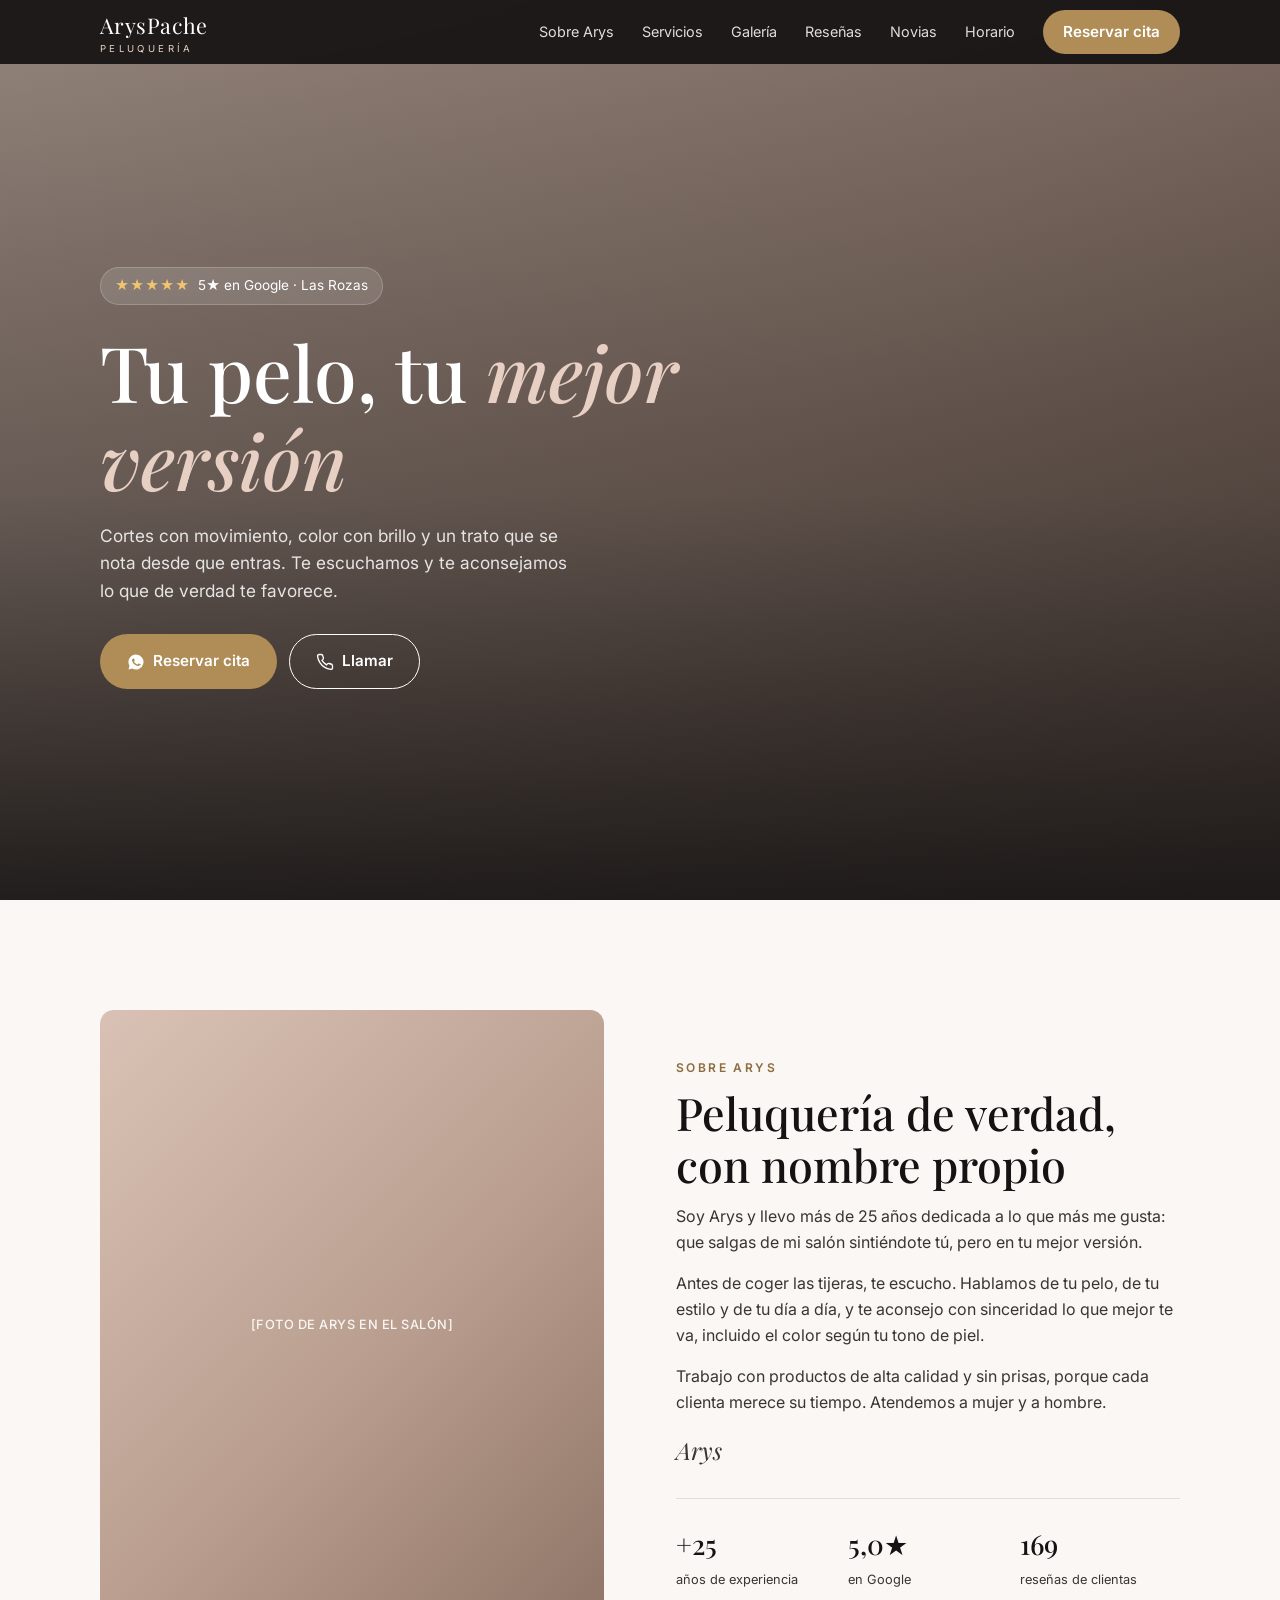
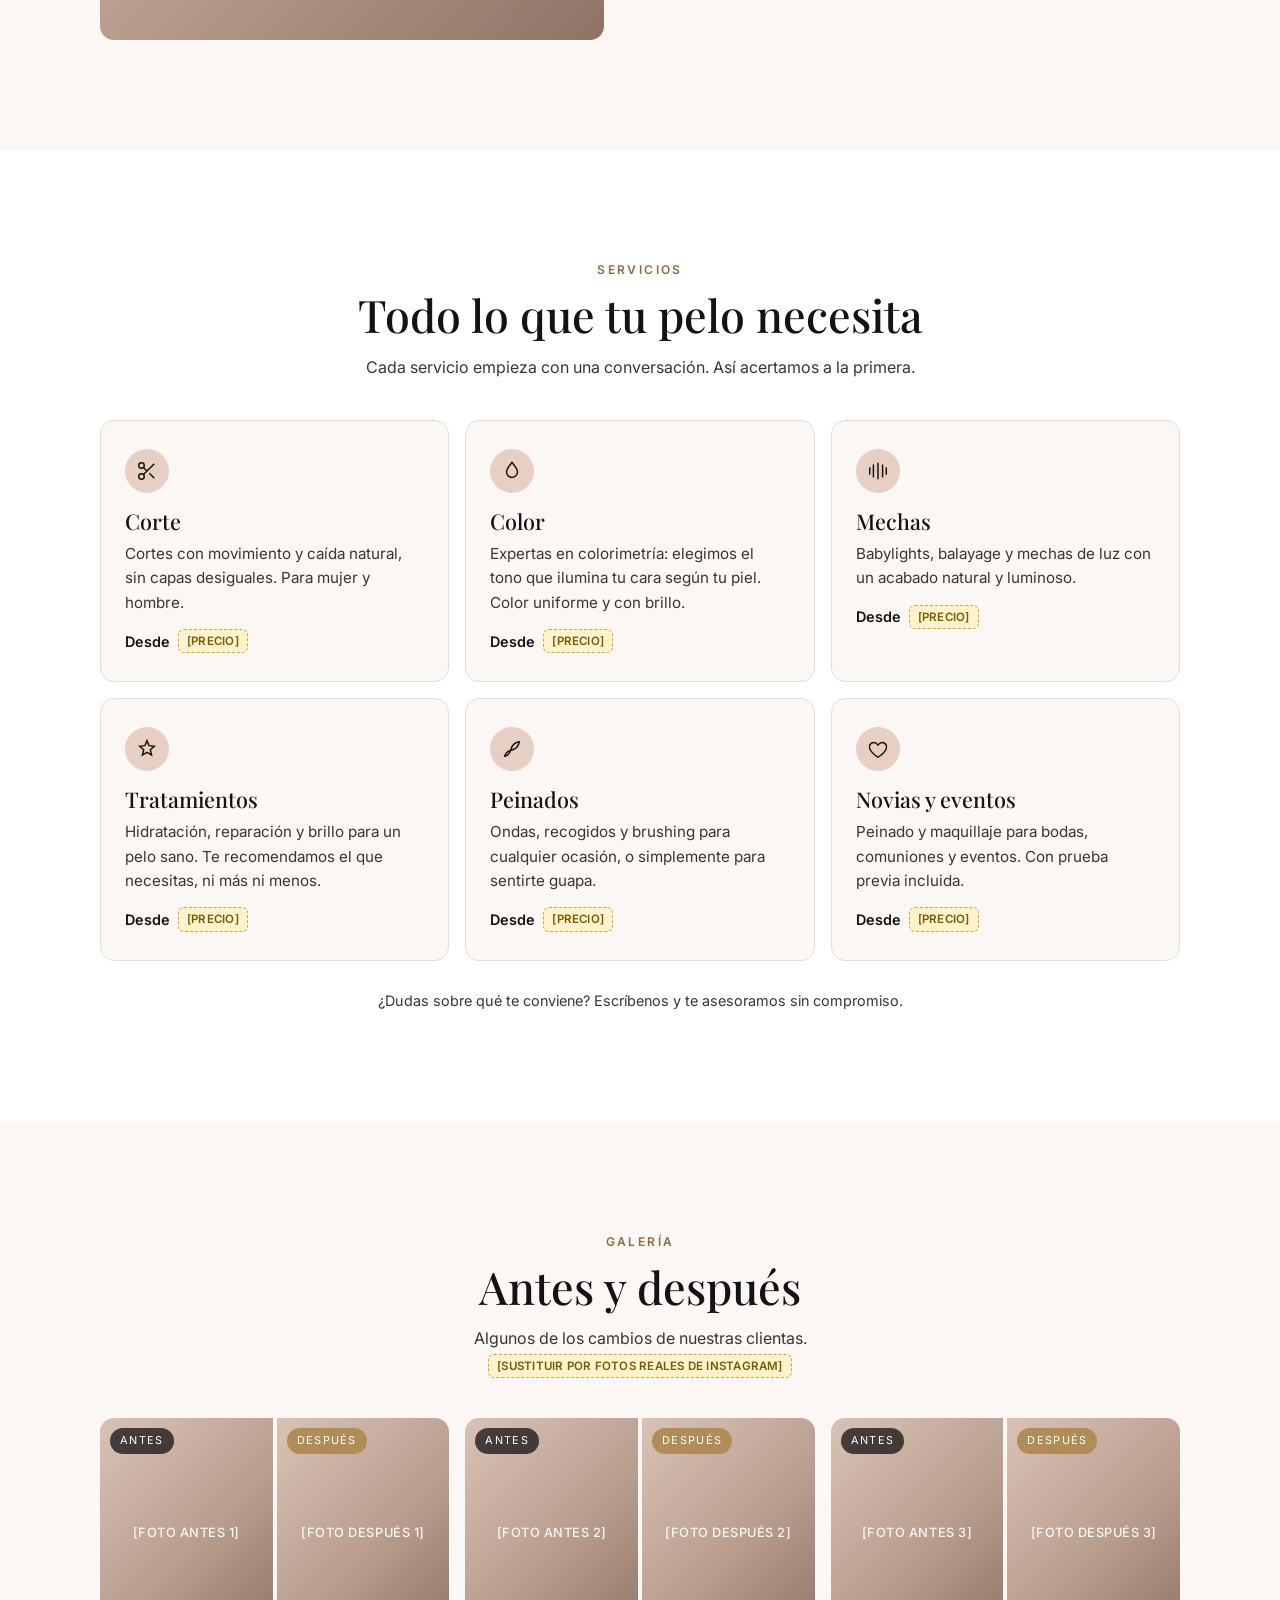
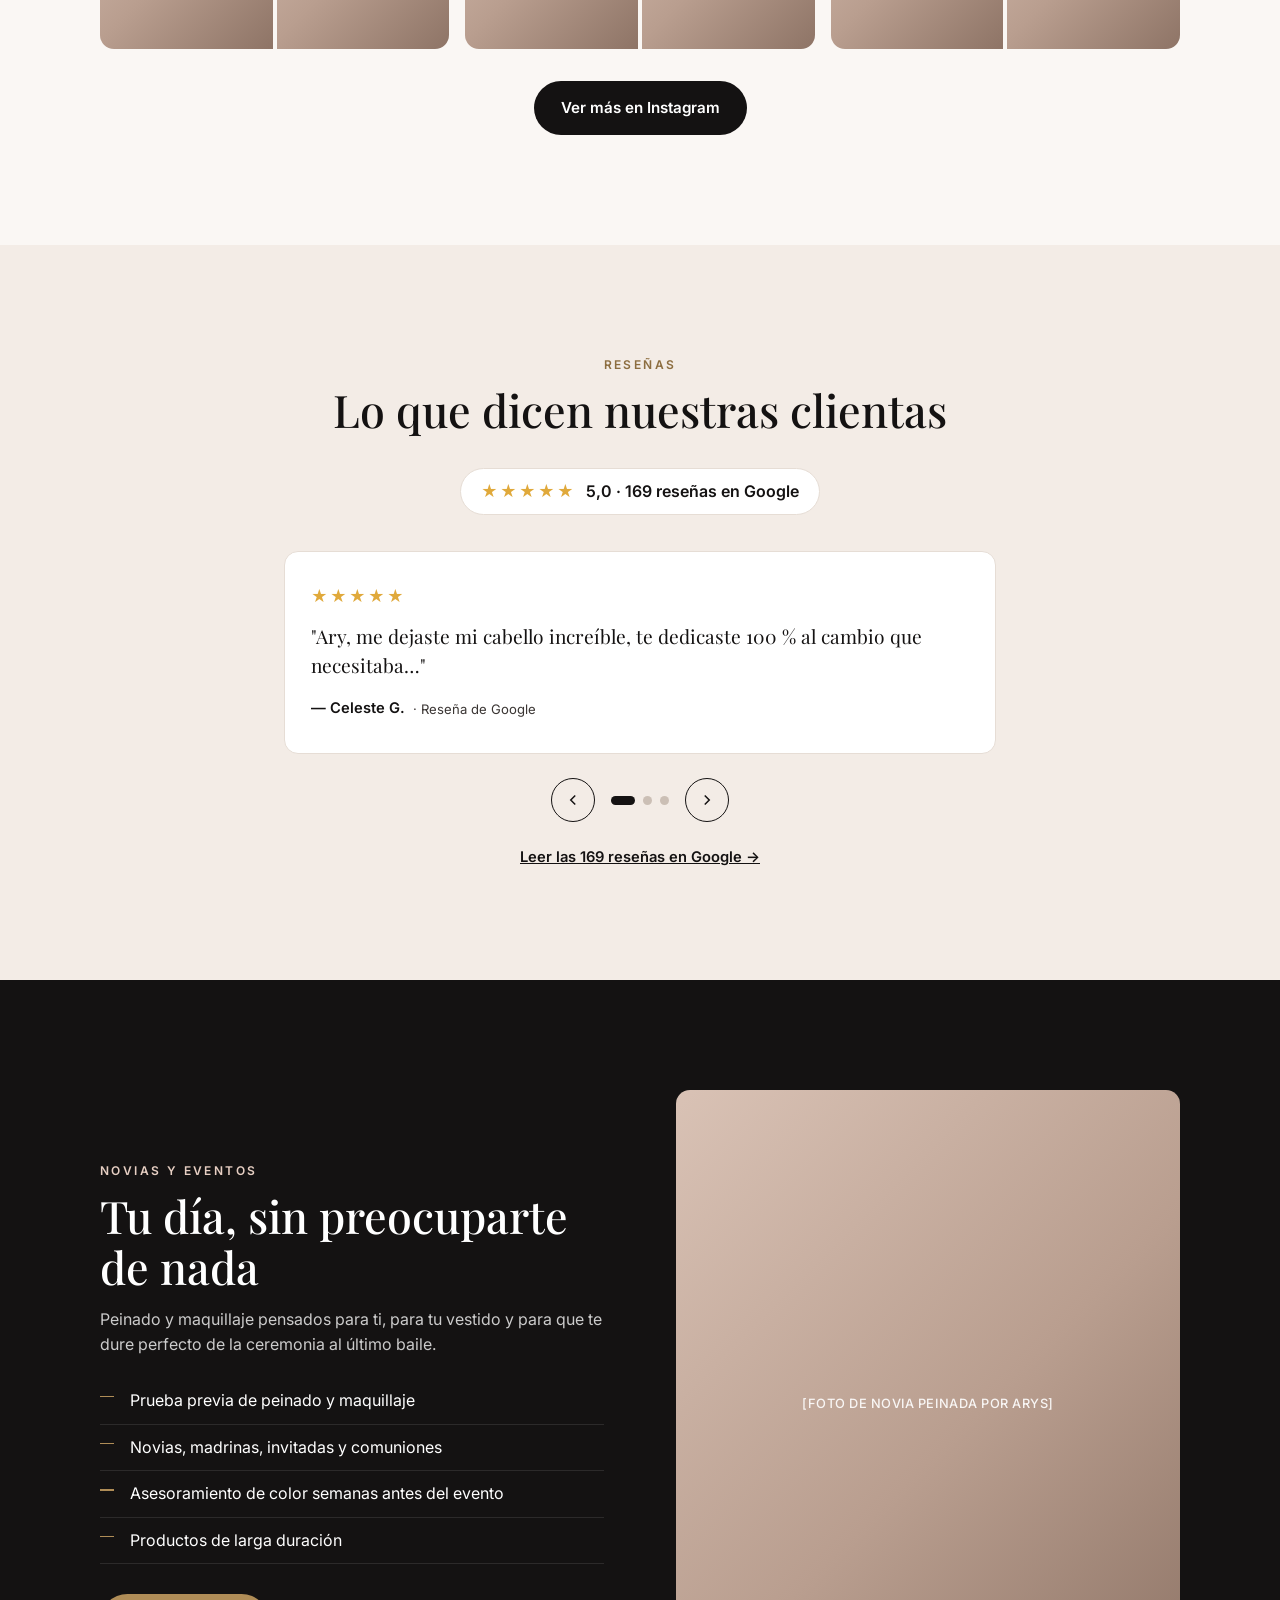
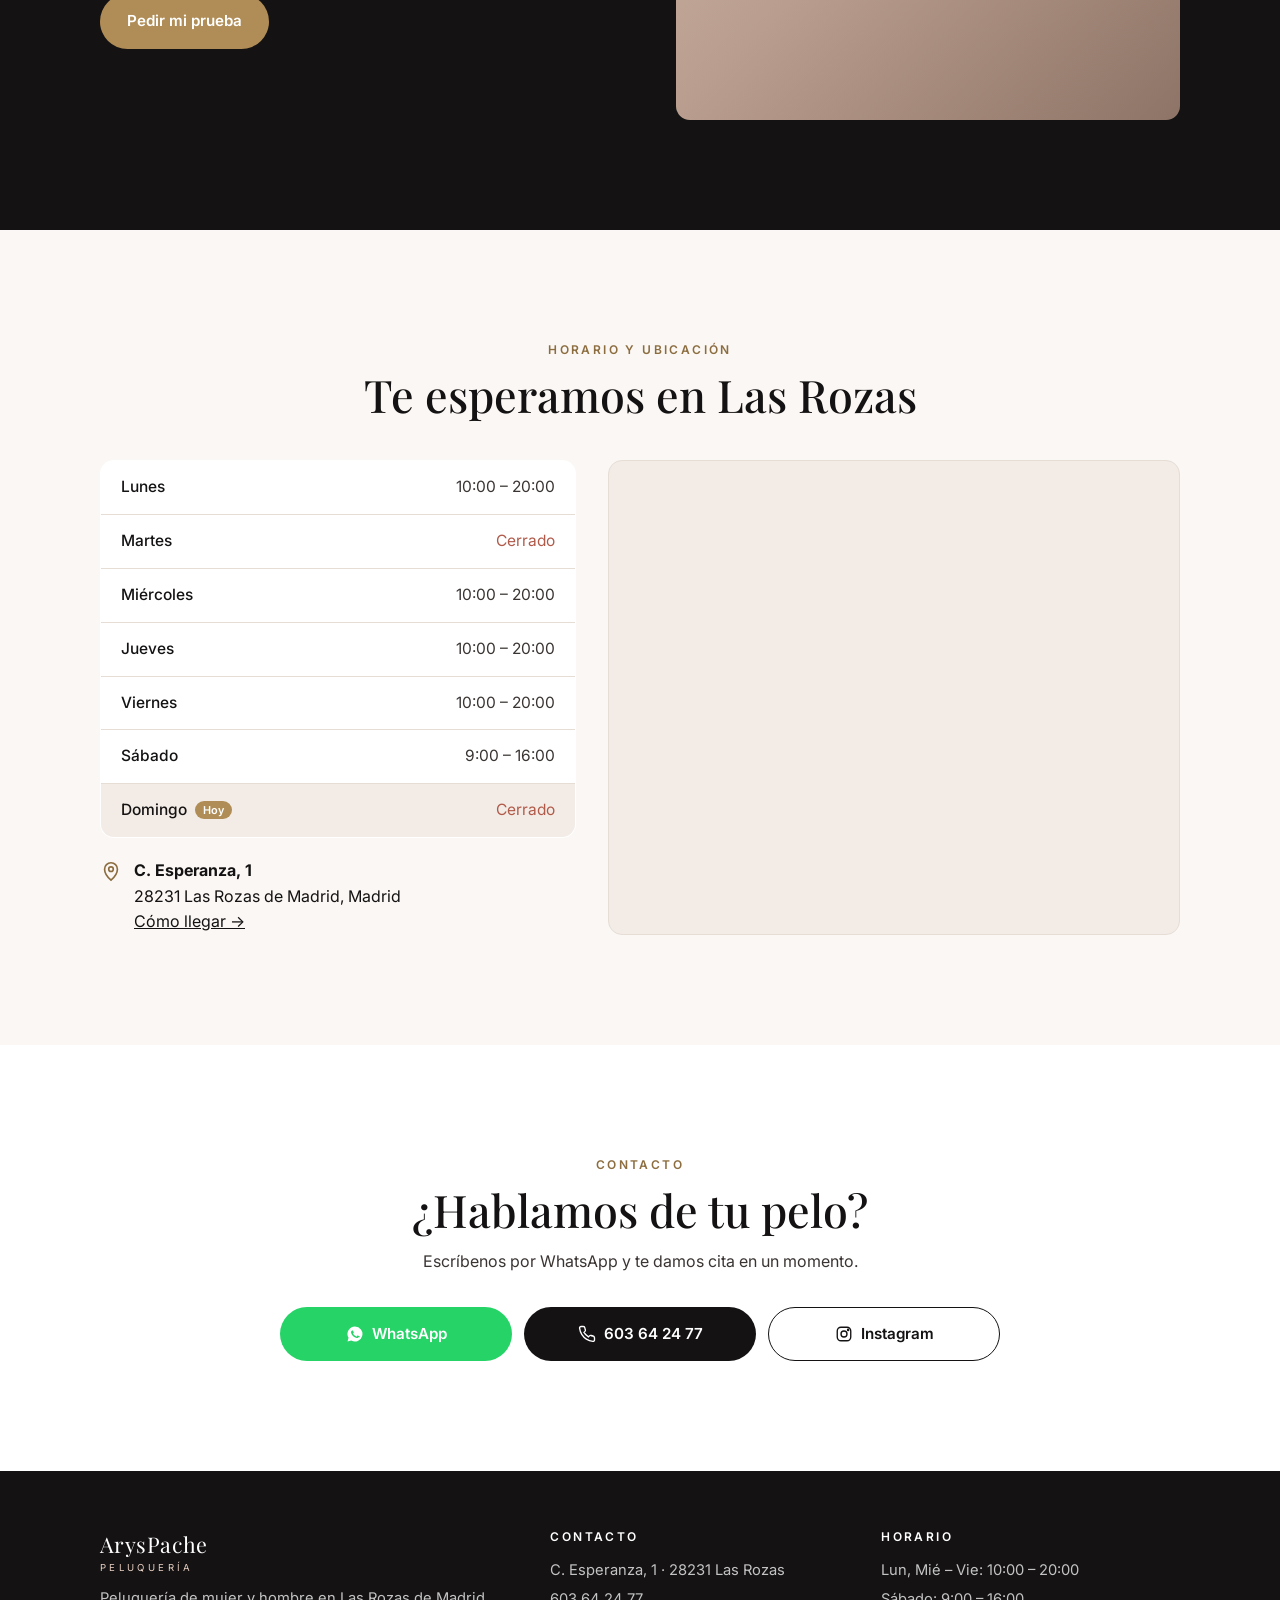
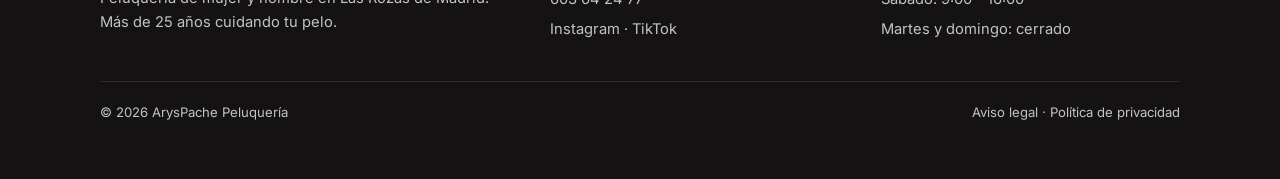
==== index.html @ 7feb6a09 "Add ArysPache Peluquería one-page website Static single-page site (index.html) with services, before" ====
<!DOCTYPE html>
<html lang="es">
<head>
<meta charset="UTF-8">
<meta name="viewport" content="width=device-width, initial-scale=1">
<title>ArysPache Peluquería | Peluquería en Las Rozas de Madrid</title>
<meta name="description" content="Peluquería en Las Rozas con 5★ en Google. Cortes con movimiento, mechas y color con brillo, asesoramiento según tu tono de piel y peinados de novia con maquillaje. Pide cita por WhatsApp.">
<meta name="theme-color" content="#141212">
<meta property="og:title" content="ArysPache Peluquería | Las Rozas de Madrid">
<meta property="og:description" content="Cortes, mechas, color y peinados de novia en Las Rozas. 5★ en Google.">
<meta property="og:type" content="website">
<meta property="og:locale" content="es_ES">
<meta property="og:image" content="fotos/hero.jpg">
<link rel="preconnect" href="https://fonts.googleapis.com">
<link rel="preconnect" href="https://fonts.gstatic.com" crossorigin>
<link href="https://fonts.googleapis.com/css2?family=Inter:wght@400;500;600&family=Playfair+Display:ital,wght@0,500;0,600;1,500&display=swap" rel="stylesheet">

<script type="application/ld+json">
{
  "@context": "https://schema.org",
  "@type": "HairSalon",
  "name": "ArysPache Peluquería",
  "image": "fotos/hero.jpg",
  "telephone": "+34603642477",
  "priceRange": "€€",
  "address": {
    "@type": "PostalAddress",
    "streetAddress": "C. Esperanza, 1",
    "addressLocality": "Las Rozas de Madrid",
    "postalCode": "28231",
    "addressRegion": "Madrid",
    "addressCountry": "ES"
  },
  "openingHoursSpecification": [
    {"@type": "OpeningHoursSpecification", "dayOfWeek": ["Monday","Wednesday","Thursday","Friday"], "opens": "10:00", "closes": "20:00"},
    {"@type": "OpeningHoursSpecification", "dayOfWeek": "Saturday", "opens": "09:00", "closes": "16:00"}
  ],
  "aggregateRating": {"@type": "AggregateRating", "ratingValue": "5.0", "reviewCount": "169", "bestRating": "5"},
  "sameAs": [
    "https://www.instagram.com/aryspache.peluqueria/",
    "https://www.tiktok.com/@aryspache"
  ]
}
</script>

<style>
:root{
  --ink:#141212;
  --ink-soft:#3a3533;
  --paper:#faf7f4;
  --cream:#f3ece6;
  --nude:#e7cfc3;
  --gold:#b08d57;
  --gold-dark:#8c6d3f;
  --line:#e6ddd5;
  --white:#fff;
  --serif:"Playfair Display", Georgia, serif;
  --sans:"Inter", system-ui, -apple-system, "Segoe UI", sans-serif;
  --radius:14px;
  --max:1120px;
}
*{box-sizing:border-box;margin:0;padding:0}
html{scroll-behavior:smooth;scroll-padding-top:72px}
body{font-family:var(--sans);color:var(--ink);background:var(--paper);line-height:1.6;font-size:16px;-webkit-font-smoothing:antialiased}
img{max-width:100%;display:block}
a{color:inherit}
.wrap{width:100%;max-width:var(--max);margin:0 auto;padding:0 20px}
section{padding:80px 0}
h1,h2,h3{font-family:var(--serif);font-weight:500;line-height:1.15}
h2{font-size:clamp(1.9rem,6vw,2.8rem);margin-bottom:14px}
.eyebrow{font-size:.75rem;letter-spacing:.2em;text-transform:uppercase;color:var(--gold-dark);font-weight:600;margin-bottom:10px;display:block}
.lead{color:var(--ink-soft);max-width:560px}
.center{text-align:center}
.center .lead{margin:0 auto}
.placeholder-tag{display:inline-block;background:#fff3cd;color:#7a5b00;border:1px dashed #d4a72c;font-size:.72rem;font-weight:600;padding:2px 8px;border-radius:6px;letter-spacing:.02em}

/* Buttons */
.btn{display:inline-flex;align-items:center;justify-content:center;gap:8px;padding:14px 26px;border-radius:999px;font-weight:600;font-size:.95rem;text-decoration:none;transition:transform .2s, background .2s, color .2s;border:1.5px solid transparent;cursor:pointer}
.btn:hover{transform:translateY(-2px)}
.btn-gold{background:var(--gold);color:var(--white)}
.btn-gold:hover{background:var(--gold-dark)}
.btn-outline{border-color:currentColor;color:inherit;background:transparent}
.btn-dark{background:var(--ink);color:var(--white)}
.btn svg{width:18px;height:18px;flex-shrink:0}

/* Header */
header{position:fixed;top:0;left:0;right:0;z-index:50;background:rgba(20,18,18,.92);backdrop-filter:blur(8px);-webkit-backdrop-filter:blur(8px);color:var(--white)}
.nav{display:flex;align-items:center;justify-content:space-between;height:64px}
.logo{font-family:var(--serif);font-size:1.35rem;text-decoration:none;letter-spacing:.02em}
.logo span{display:block;font-family:var(--sans);font-size:.6rem;letter-spacing:.35em;text-transform:uppercase;color:var(--nude);margin-top:-2px}
.menu-btn{background:none;border:0;color:var(--white);width:44px;height:44px;display:grid;place-items:center;cursor:pointer}
.menu-btn span,.menu-btn span::before,.menu-btn span::after{display:block;width:22px;height:1.5px;background:currentColor;position:relative;transition:.3s}
.menu-btn span::before,.menu-btn span::after{content:"";position:absolute;left:0}
.menu-btn span::before{top:-7px}.menu-btn span::after{top:7px}
.menu-open .menu-btn span{background:transparent}
.menu-open .menu-btn span::before{top:0;transform:rotate(45deg)}
.menu-open .menu-btn span::after{top:0;transform:rotate(-45deg)}
nav ul{list-style:none;position:fixed;inset:64px 0 auto 0;background:var(--ink);padding:16px 20px 28px;display:flex;flex-direction:column;gap:4px;transform:translateY(-120%);transition:transform .35s ease;z-index:-1}
.menu-open nav ul{transform:none}
nav a{text-decoration:none;display:block;padding:12px 0;font-size:1.05rem;border-bottom:1px solid rgba(255,255,255,.08)}
nav li:last-child a{border:0}
.nav-cta{margin-top:12px;text-align:center;border:0!important}

/* Hero */
.hero{position:relative;min-height:100svh;display:flex;align-items:flex-end;color:var(--white);padding:120px 0 64px;background:var(--ink)}
.hero .media{position:absolute;inset:0;overflow:hidden}
.hero .media::after{content:"";position:absolute;inset:0;background:linear-gradient(180deg,rgba(20,18,18,.35) 0%,rgba(20,18,18,.55) 55%,rgba(20,18,18,.92) 100%)}
.hero-content{position:relative;max-width:640px}
.badge{display:inline-flex;align-items:center;gap:8px;background:rgba(255,255,255,.12);border:1px solid rgba(255,255,255,.2);padding:7px 14px;border-radius:999px;font-size:.85rem;margin-bottom:22px}
.badge .stars{color:#f2c46d;letter-spacing:1px}
.hero h1{font-size:clamp(2.6rem,11vw,4.8rem);margin-bottom:18px}
.hero h1 em{color:var(--nude);font-style:italic}
.hero p{font-size:1.08rem;color:rgba(255,255,255,.85);margin-bottom:30px;max-width:480px}
.hero-btns{display:flex;flex-direction:column;gap:12px}

/* Photo placeholders: if the image is missing, an elegant placeholder shows */
.ph{position:relative;background:linear-gradient(135deg,#d9c2b5,#b99e8f 55%,#8e7466);overflow:hidden}
.ph::before{content:attr(data-label);position:absolute;inset:0;display:flex;align-items:center;justify-content:center;text-align:center;padding:16px;color:rgba(255,255,255,.9);font-size:.8rem;font-weight:500;letter-spacing:.04em}
.ph img{position:relative;width:100%;height:100%;object-fit:cover}
.ph img.missing{opacity:0}

/* About */
.about-grid{display:grid;gap:40px;align-items:center}
.about-photo{aspect-ratio:4/5;border-radius:var(--radius)}
.about-text p{color:var(--ink-soft);margin-bottom:16px}
.signature{font-family:var(--serif);font-style:italic;font-size:1.5rem;color:var(--gold-dark)}
.facts{display:grid;grid-template-columns:repeat(3,1fr);gap:12px;margin-top:28px;border-top:1px solid var(--line);padding-top:24px}
.facts strong{display:block;font-family:var(--serif);font-size:1.7rem;font-weight:500}
.facts span{font-size:.8rem;color:var(--ink-soft)}

/* Services */
.services{background:var(--white)}
.cards{display:grid;gap:16px;margin-top:40px}
.card{border:1px solid var(--line);border-radius:var(--radius);padding:28px 24px;background:var(--paper);transition:transform .25s, box-shadow .25s}
.card:hover{transform:translateY(-4px);box-shadow:0 14px 30px -18px rgba(20,18,18,.35)}
.card .icon{width:44px;height:44px;border-radius:50%;background:var(--nude);display:grid;place-items:center;margin-bottom:16px;color:var(--ink)}
.card .icon svg{width:22px;height:22px}
.card h3{font-size:1.35rem;margin-bottom:8px}
.card p{color:var(--ink-soft);font-size:.95rem;margin-bottom:14px}
.price{font-weight:600;display:flex;align-items:center;gap:8px;font-size:.9rem}
.services-note{margin-top:28px;font-size:.9rem;color:var(--ink-soft)}

/* Gallery */
.gallery-grid{display:grid;gap:16px;margin-top:40px}
.pair{display:grid;grid-template-columns:1fr 1fr;gap:4px;border-radius:var(--radius);overflow:hidden}
.pair .ph{aspect-ratio:3/4}
.pair .tag{position:absolute;top:10px;left:10px;z-index:2;background:rgba(20,18,18,.75);color:var(--white);font-size:.68rem;letter-spacing:.12em;text-transform:uppercase;padding:4px 10px;border-radius:999px}
.pair .ph.after .tag{background:var(--gold)}
.gallery-cta{margin-top:32px}

/* Reviews */
.reviews{background:var(--cream)}
.rating-badge{display:inline-flex;align-items:center;gap:10px;background:var(--white);border:1px solid var(--line);border-radius:999px;padding:10px 20px;margin:18px 0 36px;font-weight:600}
.rating-badge .stars{color:#e0a93b;letter-spacing:2px}
.carousel{position:relative;max-width:720px;margin:0 auto;overflow:hidden}
.track{display:flex;transition:transform .5s ease}
.review{min-width:100%;padding:0 4px}
.review-inner{background:var(--white);border-radius:var(--radius);padding:32px 26px;text-align:left;border:1px solid var(--line);height:100%}
.review .stars{color:#e0a93b;letter-spacing:2px;margin-bottom:12px}
.review blockquote{font-family:var(--serif);font-size:1.2rem;line-height:1.5;margin-bottom:18px}
.review cite{font-style:normal;font-weight:600;font-size:.92rem;display:flex;flex-wrap:wrap;align-items:center;gap:8px}
.review .source{font-weight:400;color:var(--ink-soft);font-size:.82rem}
.carousel-ctrl{display:flex;justify-content:center;align-items:center;gap:16px;margin-top:24px}
.arrow{width:44px;height:44px;border-radius:50%;border:1px solid var(--ink);background:transparent;cursor:pointer;display:grid;place-items:center;color:var(--ink)}
.arrow:hover{background:var(--ink);color:var(--white)}
.dots{display:flex;gap:8px}
.dot{width:9px;height:9px;border-radius:50%;background:#cbbfb5;border:0;cursor:pointer;padding:0}
.dot.active{background:var(--ink);width:24px;border-radius:999px}
.reviews-link{display:inline-block;margin-top:24px;font-weight:600;font-size:.92rem}

/* Weddings */
.bridal{background:var(--ink);color:var(--white);position:relative;overflow:hidden}
.bridal-grid{display:grid;gap:36px;align-items:center}
.bridal .eyebrow{color:var(--nude)}
.bridal p{color:rgba(255,255,255,.78);margin-bottom:14px}
.bridal ul{list-style:none;margin:20px 0 30px}
.bridal li{padding:10px 0 10px 30px;position:relative;border-bottom:1px solid rgba(255,255,255,.1)}
.bridal li::before{content:"";position:absolute;left:0;top:18px;width:14px;height:1.5px;background:var(--gold)}
.bridal-photo{aspect-ratio:4/5;border-radius:var(--radius)}

/* Hours & location */
.loc-grid{display:grid;gap:32px;margin-top:40px}
.hours{width:100%;border-collapse:collapse;background:var(--white);border-radius:var(--radius);overflow:hidden;border:1px solid var(--line)}
.hours th,.hours td{padding:14px 20px;text-align:left;border-bottom:1px solid var(--line);font-size:.97rem}
.hours th{font-weight:500}
.hours td{text-align:right;color:var(--ink-soft)}
.hours tr:last-child th,.hours tr:last-child td{border-bottom:0}
.hours tr.closed td{color:#b05a4a}
.hours tr.today{background:var(--cream)}
.hours tr.today th::after{content:"Hoy";margin-left:8px;font-size:.68rem;background:var(--gold);color:var(--white);padding:2px 8px;border-radius:999px;vertical-align:middle;font-weight:600}
.address{margin-top:20px;display:flex;gap:12px;align-items:flex-start}
.address svg{width:22px;height:22px;color:var(--gold-dark);flex-shrink:0;margin-top:2px}
.map{border-radius:var(--radius);overflow:hidden;border:1px solid var(--line);min-height:320px;background:var(--cream)}
.map iframe{width:100%;height:100%;min-height:320px;border:0;display:block}

/* Contact */
.contact{background:var(--white)}
.contact-btns{display:grid;gap:12px;max-width:420px;margin:32px auto 0}
.btn-wa{background:#25d366;color:#fff}
.btn-wa:hover{background:#1ebe5b}

/* Footer */
footer{background:var(--ink);color:rgba(255,255,255,.75);padding:56px 0 100px;font-size:.92rem}
.foot-grid{display:grid;gap:32px}
footer .logo{color:var(--white);margin-bottom:12px;display:inline-block}
footer h4{color:var(--white);font-family:var(--sans);font-size:.75rem;letter-spacing:.2em;text-transform:uppercase;margin-bottom:12px;font-weight:600}
footer a{text-decoration:none}
footer a:hover{color:var(--nude)}
footer ul{list-style:none;display:grid;gap:6px}
.foot-bottom{border-top:1px solid rgba(255,255,255,.1);margin-top:40px;padding-top:20px;display:flex;flex-wrap:wrap;justify-content:space-between;gap:10px;font-size:.82rem}

/* Floating WhatsApp */
.wa-float{position:fixed;right:18px;bottom:18px;z-index:60;width:58px;height:58px;border-radius:50%;background:#25d366;color:#fff;display:grid;place-items:center;box-shadow:0 10px 24px -6px rgba(0,0,0,.4);transition:transform .2s}
.wa-float:hover{transform:scale(1.07)}
.wa-float svg{width:30px;height:30px}

/* Scroll animations */
.reveal{opacity:0;transform:translateY(24px);transition:opacity .8s ease, transform .8s ease}
.reveal.visible{opacity:1;transform:none}
@media (prefers-reduced-motion:reduce){
  html{scroll-behavior:auto}
  .reveal{opacity:1;transform:none;transition:none}
  .track{transition:none}
}

/* Tablet & desktop */
@media (min-width:700px){
  .hero-btns{flex-direction:row}
  .cards{grid-template-columns:repeat(2,1fr)}
  .gallery-grid{grid-template-columns:repeat(2,1fr)}
  .contact-btns{grid-template-columns:repeat(3,1fr);max-width:720px}
  .foot-grid{grid-template-columns:1.4fr 1fr 1fr}
}
@media (min-width:960px){
  section{padding:110px 0}
  .menu-btn{display:none}
  nav ul{position:static;transform:none;flex-direction:row;align-items:center;gap:28px;background:none;padding:0;z-index:auto}
  nav a{border:0;padding:4px 0;font-size:.9rem;opacity:.85}
  nav a:hover{opacity:1;color:var(--nude)}
  .nav-cta{margin:0}
  .nav-cta .btn{padding:10px 20px;opacity:1}
  .hero{align-items:center}
  .about-grid,.bridal-grid{grid-template-columns:1fr 1fr;gap:72px}
  .cards{grid-template-columns:repeat(3,1fr)}
  .gallery-grid{grid-template-columns:repeat(3,1fr)}
  .loc-grid{grid-template-columns:1fr 1.2fr;align-items:stretch}
  .wa-float{display:none}
  footer{padding-bottom:56px}
}
</style>
</head>
<body>

<header id="top">
  <div class="wrap nav">
    <a href="#inicio" class="logo" aria-label="ArysPache Peluquería, ir al inicio">ArysPache<span>Peluquería</span></a>
    <button class="menu-btn" aria-label="Abrir menú" aria-expanded="false" aria-controls="menu"><span></span></button>
    <nav aria-label="Menú principal">
      <ul id="menu">
        <li><a href="#sobre">Sobre Arys</a></li>
        <li><a href="#servicios">Servicios</a></li>
        <li><a href="#galeria">Galería</a></li>
        <li><a href="#resenas">Reseñas</a></li>
        <li><a href="#novias">Novias</a></li>
        <li><a href="#horario">Horario</a></li>
        <li class="nav-cta"><a class="btn btn-gold wa-link" href="#">Reservar cita</a></li>
      </ul>
    </nav>
  </div>
</header>

<main>

  <!-- 1. HERO -->
  <section class="hero" id="inicio">
    <div class="media ph" data-label="">
      <img src="fotos/hero.jpg" alt="Clienta con melena brillante y mechas recién hechas en ArysPache Peluquería, Las Rozas" fetchpriority="high">
    </div>
    <div class="wrap">
      <div class="hero-content">
        <div class="badge"><span class="stars" aria-hidden="true">★★★★★</span> 5★ en Google · Las Rozas</div>
        <h1>Tu pelo, tu <em>mejor versión</em></h1>
        <p>Cortes con movimiento, color con brillo y un trato que se nota desde que entras. Te escuchamos y te aconsejamos lo que de verdad te favorece.</p>
        <div class="hero-btns">
          <a class="btn btn-gold wa-link" href="#">
            <svg viewBox="0 0 24 24" fill="currentColor" aria-hidden="true"><path d="M12 2a10 10 0 0 0-8.6 15.1L2 22l5-1.3A10 10 0 1 0 12 2zm5.3 14.1c-.2.6-1.3 1.2-1.8 1.2-.5.1-1 .1-3.2-.7-2.7-1.1-4.4-3.8-4.5-4-.1-.2-1.1-1.5-1.1-2.8s.7-2 1-2.3c.2-.3.5-.3.7-.3h.5c.2 0 .4 0 .6.5l.8 2c.1.2.1.4 0 .5l-.3.5-.4.4c-.1.1-.3.3-.1.6.2.3.8 1.3 1.7 2.1 1.2 1 2.1 1.3 2.4 1.5.3.1.5.1.7-.1l.9-1.1c.2-.3.4-.2.7-.1l1.9.9c.3.1.5.2.5.3.1.2.1.7-.1 1.3z"/></svg>
            Reservar cita
          </a>
          <a class="btn btn-outline" href="tel:+34603642477">
            <svg viewBox="0 0 24 24" fill="none" stroke="currentColor" stroke-width="1.8" aria-hidden="true"><path d="M22 16.9v3a2 2 0 0 1-2.2 2 19.8 19.8 0 0 1-8.6-3.1 19.5 19.5 0 0 1-6-6A19.8 19.8 0 0 1 2.1 4.2 2 2 0 0 1 4.1 2h3a2 2 0 0 1 2 1.7c.1.9.4 1.8.7 2.7a2 2 0 0 1-.5 2.1L8 9.8a16 16 0 0 0 6 6l1.3-1.3a2 2 0 0 1 2.1-.5c.9.3 1.8.6 2.7.7a2 2 0 0 1 1.7 2z"/></svg>
            Llamar
          </a>
        </div>
      </div>
    </div>
  </section>

  <!-- 2. SOBRE ARYS -->
  <section id="sobre">
    <div class="wrap about-grid">
      <div class="about-photo ph reveal" data-label="[FOTO DE ARYS EN EL SALÓN]">
        <img src="fotos/arys.jpg" alt="Arys, estilista y propietaria de ArysPache Peluquería, en su salón de Las Rozas" loading="lazy">
      </div>
      <div class="about-text reveal">
        <span class="eyebrow">Sobre Arys</span>
        <h2>Peluquería de verdad, con nombre propio</h2>
        <p>Soy Arys y llevo más de 25 años dedicada a lo que más me gusta: que salgas de mi salón sintiéndote tú, pero en tu mejor versión.</p>
        <p>Antes de coger las tijeras, te escucho. Hablamos de tu pelo, de tu estilo y de tu día a día, y te aconsejo con sinceridad lo que mejor te va, incluido el color según tu tono de piel.</p>
        <p>Trabajo con productos de alta calidad y sin prisas, porque cada clienta merece su tiempo. Atendemos a mujer y a hombre.</p>
        <p class="signature">Arys</p>
        <div class="facts">
          <div><strong>+25</strong><span>años de experiencia</span></div>
          <div><strong>5,0★</strong><span>en Google</span></div>
          <div><strong>169</strong><span>reseñas de clientas</span></div>
        </div>
      </div>
    </div>
  </section>

  <!-- 3. SERVICIOS -->
  <section class="services" id="servicios">
    <div class="wrap">
      <div class="center reveal">
        <span class="eyebrow">Servicios</span>
        <h2>Todo lo que tu pelo necesita</h2>
        <p class="lead">Cada servicio empieza con una conversación. Así acertamos a la primera.</p>
      </div>
      <div class="cards">
        <article class="card reveal">
          <div class="icon"><svg viewBox="0 0 24 24" fill="none" stroke="currentColor" stroke-width="1.6" aria-hidden="true"><circle cx="6" cy="6" r="3"/><circle cx="6" cy="18" r="3"/><path d="M20 4 8.1 15.9M14.5 14.5 20 20M8.1 8.1 12 12"/></svg></div>
          <h3>Corte</h3>
          <p>Cortes con movimiento y caída natural, sin capas desiguales. Para mujer y hombre.</p>
          <div class="price">Desde <span class="placeholder-tag">[PRECIO]</span></div>
        </article>
        <article class="card reveal">
          <div class="icon"><svg viewBox="0 0 24 24" fill="none" stroke="currentColor" stroke-width="1.6" aria-hidden="true"><path d="M12 2.7c3 3.6 6 7 6 10.3a6 6 0 0 1-12 0c0-3.3 3-6.7 6-10.3z"/></svg></div>
          <h3>Color</h3>
          <p>Expertas en colorimetría: elegimos el tono que ilumina tu cara según tu piel. Color uniforme y con brillo.</p>
          <div class="price">Desde <span class="placeholder-tag">[PRECIO]</span></div>
        </article>
        <article class="card reveal">
          <div class="icon"><svg viewBox="0 0 24 24" fill="none" stroke="currentColor" stroke-width="1.6" aria-hidden="true"><path d="M12 3v18M7 5v14M17 5v14M3 8v8M21 8v8"/></svg></div>
          <h3>Mechas</h3>
          <p>Babylights, balayage y mechas de luz con un acabado natural y luminoso.</p>
          <div class="price">Desde <span class="placeholder-tag">[PRECIO]</span></div>
        </article>
        <article class="card reveal">
          <div class="icon"><svg viewBox="0 0 24 24" fill="none" stroke="currentColor" stroke-width="1.6" aria-hidden="true"><path d="M12 3l2.2 5.3L20 9l-4.4 3.8L17 18.5 12 15.6 7 18.5l1.4-5.7L4 9l5.8-.7z"/></svg></div>
          <h3>Tratamientos</h3>
          <p>Hidratación, reparación y brillo para un pelo sano. Te recomendamos el que necesitas, ni más ni menos.</p>
          <div class="price">Desde <span class="placeholder-tag">[PRECIO]</span></div>
        </article>
        <article class="card reveal">
          <div class="icon"><svg viewBox="0 0 24 24" fill="none" stroke="currentColor" stroke-width="1.6" aria-hidden="true"><path d="M4 20c4-1 6-4 7-8s3-7 9-8c-1 6-4 8-8 9s-7 3-8 7z"/></svg></div>
          <h3>Peinados</h3>
          <p>Ondas, recogidos y brushing para cualquier ocasión, o simplemente para sentirte guapa.</p>
          <div class="price">Desde <span class="placeholder-tag">[PRECIO]</span></div>
        </article>
        <article class="card reveal">
          <div class="icon"><svg viewBox="0 0 24 24" fill="none" stroke="currentColor" stroke-width="1.6" aria-hidden="true"><path d="M12 21s-7-4.4-9-9.2C1.6 8.3 4 5 7.4 5c2 0 3.4 1.1 4.6 2.6C13.2 6.1 14.6 5 16.6 5 20 5 22.4 8.3 21 11.8 19 16.6 12 21 12 21z"/></svg></div>
          <h3>Novias y eventos</h3>
          <p>Peinado y maquillaje para bodas, comuniones y eventos. Con prueba previa incluida.</p>
          <div class="price">Desde <span class="placeholder-tag">[PRECIO]</span></div>
        </article>
      </div>
      <p class="services-note center reveal">¿Dudas sobre qué te conviene? Escríbenos y te asesoramos sin compromiso.</p>
    </div>
  </section>

  <!-- 4. GALERÍA -->
  <section id="galeria">
    <div class="wrap">
      <div class="center reveal">
        <span class="eyebrow">Galería</span>
        <h2>Antes y después</h2>
        <p class="lead">Algunos de los cambios de nuestras clientas. <span class="placeholder-tag">[SUSTITUIR POR FOTOS REALES DE INSTAGRAM]</span></p>
      </div>
      <div class="gallery-grid">
        <div class="pair reveal">
          <div class="ph" data-label="[FOTO ANTES 1]"><span class="tag">Antes</span><img src="fotos/antes-1.jpg" alt="Melena castaña sin brillo antes del cambio de color" loading="lazy"></div>
          <div class="ph after" data-label="[FOTO DESPUÉS 1]"><span class="tag">Después</span><img src="fotos/despues-1.jpg" alt="Melena con mechas balayage luminosas después del servicio en ArysPache" loading="lazy"></div>
        </div>
        <div class="pair reveal">
          <div class="ph" data-label="[FOTO ANTES 2]"><span class="tag">Antes</span><img src="fotos/antes-2.jpg" alt="Pelo largo con puntas abiertas antes del corte" loading="lazy"></div>
          <div class="ph after" data-label="[FOTO DESPUÉS 2]"><span class="tag">Después</span><img src="fotos/despues-2.jpg" alt="Corte a media melena con movimiento después del servicio" loading="lazy"></div>
        </div>
        <div class="pair reveal">
          <div class="ph" data-label="[FOTO ANTES 3]"><span class="tag">Antes</span><img src="fotos/antes-3.jpg" alt="Raíces y canas visibles antes del tinte" loading="lazy"></div>
          <div class="ph after" data-label="[FOTO DESPUÉS 3]"><span class="tag">Después</span><img src="fotos/despues-3.jpg" alt="Color uniforme y brillante después del tinte en ArysPache" loading="lazy"></div>
        </div>
      </div>
      <div class="center gallery-cta reveal">
        <a class="btn btn-dark" href="https://www.instagram.com/aryspache.peluqueria/" target="_blank" rel="noopener">Ver más en Instagram</a>
      </div>
    </div>
  </section>

  <!-- 5. RESEÑAS (extractos reales de Google) -->
  <section class="reviews" id="resenas">
    <div class="wrap center">
      <span class="eyebrow reveal">Reseñas</span>
      <h2 class="reveal">Lo que dicen nuestras clientas</h2>
      <div class="rating-badge reveal"><span class="stars" aria-hidden="true">★★★★★</span> 5,0 · 169 reseñas en Google</div>
      <div class="carousel reveal" aria-roledescription="carrusel" aria-label="Reseñas de clientas">
        <div class="track">
          <figure class="review" aria-roledescription="reseña">
            <div class="review-inner">
              <div class="stars" aria-label="5 estrellas">★★★★★</div>
              <blockquote>"Ary, me dejaste mi cabello increíble, te dedicaste 100 % al cambio que necesitaba…"</blockquote>
              <cite>— Celeste G. <span class="source">· Reseña de Google</span></cite>
            </div>
          </figure>
          <figure class="review" aria-roledescription="reseña">
            <div class="review-inner">
              <div class="stars" aria-label="5 estrellas">★★★★★</div>
              <blockquote>"Quedé encantada con mi experiencia en la peluquería. El trato recibido y el buen ambiente hacen que el tiempo pase volando."</blockquote>
              <cite>— Danae A. <span class="source">· Reseña de Google</span></cite>
            </div>
          </figure>
          <figure class="review" aria-roledescription="reseña">
            <div class="review-inner">
              <div class="stars" aria-label="5 estrellas">★★★★★</div>
              <blockquote>"Llevo años bajando a Madrid y haberla encontrado a ella, tanto por su profesionalidad…"</blockquote>
              <cite>— Susana H. <span class="source">· Reseña de Google</span></cite>
            </div>
          </figure>
        </div>
        <div class="carousel-ctrl">
          <button class="arrow prev" aria-label="Reseña anterior">
            <svg width="18" height="18" viewBox="0 0 24 24" fill="none" stroke="currentColor" stroke-width="2" aria-hidden="true"><path d="M15 18l-6-6 6-6"/></svg>
          </button>
          <div class="dots" role="tablist"></div>
          <button class="arrow next" aria-label="Reseña siguiente">
            <svg width="18" height="18" viewBox="0 0 24 24" fill="none" stroke="currentColor" stroke-width="2" aria-hidden="true"><path d="M9 18l6-6-6-6"/></svg>
          </button>
        </div>
      </div>
      <a class="reviews-link reveal" href="https://www.google.com/maps/search/?api=1&amp;query=ArysPache+Peluquer%C3%ADa+Las+Rozas" target="_blank" rel="noopener">Leer las 169 reseñas en Google →</a>
    </div>
  </section>

  <!-- 6. NOVIAS Y EVENTOS -->
  <section class="bridal" id="novias">
    <div class="wrap bridal-grid">
      <div class="reveal">
        <span class="eyebrow">Novias y eventos</span>
        <h2>Tu día, sin preocuparte de nada</h2>
        <p>Peinado y maquillaje pensados para ti, para tu vestido y para que te dure perfecto de la ceremonia al último baile.</p>
        <ul>
          <li>Prueba previa de peinado y maquillaje</li>
          <li>Novias, madrinas, invitadas y comuniones</li>
          <li>Asesoramiento de color semanas antes del evento</li>
          <li>Productos de larga duración</li>
        </ul>
        <a class="btn btn-gold wa-link" data-msg="Hola Arys, me gustaría pedir información y una prueba para un evento" href="#">Pedir mi prueba</a>
      </div>
      <div class="bridal-photo ph reveal" data-label="[FOTO DE NOVIA PEINADA POR ARYS]">
        <img src="fotos/novia.jpg" alt="Novia con recogido romántico y maquillaje natural realizado por ArysPache Peluquería" loading="lazy">
      </div>
    </div>
  </section>

  <!-- 7. HORARIO Y UBICACIÓN -->
  <section id="horario">
    <div class="wrap">
      <div class="center reveal">
        <span class="eyebrow">Horario y ubicación</span>
        <h2>Te esperamos en Las Rozas</h2>
      </div>
      <div class="loc-grid">
        <div class="reveal">
          <table class="hours" aria-label="Horario de apertura">
            <tbody>
              <tr data-day="1"><th scope="row">Lunes</th><td>10:00 – 20:00</td></tr>
              <tr data-day="2" class="closed"><th scope="row">Martes</th><td>Cerrado</td></tr>
              <tr data-day="3"><th scope="row">Miércoles</th><td>10:00 – 20:00</td></tr>
              <tr data-day="4"><th scope="row">Jueves</th><td>10:00 – 20:00</td></tr>
              <tr data-day="5"><th scope="row">Viernes</th><td>10:00 – 20:00</td></tr>
              <tr data-day="6"><th scope="row">Sábado</th><td>9:00 – 16:00</td></tr>
              <tr data-day="0" class="closed"><th scope="row">Domingo</th><td>Cerrado</td></tr>
            </tbody>
          </table>
          <div class="address">
            <svg viewBox="0 0 24 24" fill="none" stroke="currentColor" stroke-width="1.8" aria-hidden="true"><path d="M12 22s7-6.2 7-12a7 7 0 0 0-14 0c0 5.8 7 12 7 12z"/><circle cx="12" cy="10" r="2.5"/></svg>
            <div>
              <strong>C. Esperanza, 1</strong><br>
              28231 Las Rozas de Madrid, Madrid<br>
              <a href="https://www.google.com/maps/dir/?api=1&amp;destination=ArysPache+Peluquer%C3%ADa+Las+Rozas" target="_blank" rel="noopener">Cómo llegar →</a>
            </div>
          </div>
        </div>
        <div class="map reveal">
          <iframe title="Mapa de ArysPache Peluquería en C. Esperanza 1, Las Rozas de Madrid" src="https://maps.google.com/maps?q=ArysPache%20Peluquer%C3%ADa%2C%20C.%20Esperanza%201%2C%2028231%20Las%20Rozas%20de%20Madrid&amp;z=16&amp;output=embed" loading="lazy" referrerpolicy="no-referrer-when-downgrade"></iframe>
        </div>
      </div>
    </div>
  </section>

  <!-- 8. CONTACTO -->
  <section class="contact" id="contacto">
    <div class="wrap center">
      <span class="eyebrow reveal">Contacto</span>
      <h2 class="reveal">¿Hablamos de tu pelo?</h2>
      <p class="lead reveal">Escríbenos por WhatsApp y te damos cita en un momento.</p>
      <div class="contact-btns reveal">
        <a class="btn btn-wa wa-link" href="#">
          <svg viewBox="0 0 24 24" fill="currentColor" aria-hidden="true"><path d="M12 2a10 10 0 0 0-8.6 15.1L2 22l5-1.3A10 10 0 1 0 12 2zm5.3 14.1c-.2.6-1.3 1.2-1.8 1.2-.5.1-1 .1-3.2-.7-2.7-1.1-4.4-3.8-4.5-4-.1-.2-1.1-1.5-1.1-2.8s.7-2 1-2.3c.2-.3.5-.3.7-.3h.5c.2 0 .4 0 .6.5l.8 2c.1.2.1.4 0 .5l-.3.5-.4.4c-.1.1-.3.3-.1.6.2.3.8 1.3 1.7 2.1 1.2 1 2.1 1.3 2.4 1.5.3.1.5.1.7-.1l.9-1.1c.2-.3.4-.2.7-.1l1.9.9c.3.1.5.2.5.3.1.2.1.7-.1 1.3z"/></svg>
          WhatsApp
        </a>
        <a class="btn btn-dark" href="tel:+34603642477">
          <svg viewBox="0 0 24 24" fill="none" stroke="currentColor" stroke-width="1.8" aria-hidden="true"><path d="M22 16.9v3a2 2 0 0 1-2.2 2 19.8 19.8 0 0 1-8.6-3.1 19.5 19.5 0 0 1-6-6A19.8 19.8 0 0 1 2.1 4.2 2 2 0 0 1 4.1 2h3a2 2 0 0 1 2 1.7c.1.9.4 1.8.7 2.7a2 2 0 0 1-.5 2.1L8 9.8a16 16 0 0 0 6 6l1.3-1.3a2 2 0 0 1 2.1-.5c.9.3 1.8.6 2.7.7a2 2 0 0 1 1.7 2z"/></svg>
          603 64 24 77
        </a>
        <a class="btn btn-outline" href="https://www.instagram.com/aryspache.peluqueria/" target="_blank" rel="noopener">
          <svg viewBox="0 0 24 24" fill="none" stroke="currentColor" stroke-width="1.8" aria-hidden="true"><rect x="3" y="3" width="18" height="18" rx="5"/><circle cx="12" cy="12" r="4"/><circle cx="17.5" cy="6.5" r=".8" fill="currentColor"/></svg>
          Instagram
        </a>
      </div>
    </div>
  </section>

</main>

<!-- 9. FOOTER -->
<footer>
  <div class="wrap">
    <div class="foot-grid">
      <div>
        <a href="#inicio" class="logo">ArysPache<span>Peluquería</span></a>
        <p>Peluquería de mujer y hombre en Las Rozas de Madrid. Más de 25 años cuidando tu pelo.</p>
      </div>
      <div>
        <h4>Contacto</h4>
        <ul>
          <li>C. Esperanza, 1 · 28231 Las Rozas</li>
          <li><a href="tel:+34603642477">603 64 24 77</a></li>
          <li><a href="https://www.instagram.com/aryspache.peluqueria/" target="_blank" rel="noopener">Instagram</a> · <a href="https://www.tiktok.com/@aryspache" target="_blank" rel="noopener">TikTok</a></li>
        </ul>
      </div>
      <div>
        <h4>Horario</h4>
        <ul>
          <li>Lun, Mié – Vie: 10:00 – 20:00</li>
          <li>Sábado: 9:00 – 16:00</li>
          <li>Martes y domingo: cerrado</li>
        </ul>
      </div>
    </div>
    <div class="foot-bottom">
      <span>© <span id="year">2026</span> ArysPache Peluquería</span>
      <span><a href="#" title="[ENLAZAR PÁGINA DE AVISO LEGAL]">Aviso legal</a> · <a href="#" title="[ENLAZAR POLÍTICA DE PRIVACIDAD]">Política de privacidad</a></span>
    </div>
  </div>
</footer>

<a class="wa-float wa-link" href="#" aria-label="Pedir cita por WhatsApp">
  <svg viewBox="0 0 24 24" fill="currentColor" aria-hidden="true"><path d="M12 2a10 10 0 0 0-8.6 15.1L2 22l5-1.3A10 10 0 1 0 12 2zm5.3 14.1c-.2.6-1.3 1.2-1.8 1.2-.5.1-1 .1-3.2-.7-2.7-1.1-4.4-3.8-4.5-4-.1-.2-1.1-1.5-1.1-2.8s.7-2 1-2.3c.2-.3.5-.3.7-.3h.5c.2 0 .4 0 .6.5l.8 2c.1.2.1.4 0 .5l-.3.5-.4.4c-.1.1-.3.3-.1.6.2.3.8 1.3 1.7 2.1 1.2 1 2.1 1.3 2.4 1.5.3.1.5.1.7-.1l.9-1.1c.2-.3.4-.2.7-.1l1.9.9c.3.1.5.2.5.3.1.2.1.7-.1 1.3z"/></svg>
</a>

<script>
(function(){
  // WhatsApp links with predefined message
  var PHONE = "34603642477";
  var DEFAULT_MSG = "Hola Arys, me gustaría pedir cita";
  document.querySelectorAll(".wa-link").forEach(function(a){
    var msg = a.getAttribute("data-msg") || DEFAULT_MSG;
    a.href = "https://wa.me/" + PHONE + "?text=" + encodeURIComponent(msg);
    a.target = "_blank";
    a.rel = "noopener";
  });

  // Missing photos: keep the elegant placeholder visible
  document.querySelectorAll(".ph img").forEach(function(img){
    function fail(){ img.classList.add("missing"); }
    if (img.complete && img.naturalWidth === 0) fail();
    img.addEventListener("error", fail);
  });

  // Mobile menu
  var header = document.querySelector("header");
  var btn = document.querySelector(".menu-btn");
  btn.addEventListener("click", function(){
    var open = header.classList.toggle("menu-open");
    btn.setAttribute("aria-expanded", open);
    btn.setAttribute("aria-label", open ? "Cerrar menú" : "Abrir menú");
  });
  document.querySelectorAll("nav a").forEach(function(a){
    a.addEventListener("click", function(){
      header.classList.remove("menu-open");
      btn.setAttribute("aria-expanded", "false");
      btn.setAttribute("aria-label", "Abrir menú");
    });
  });

  // Fade-in on scroll
  var items = document.querySelectorAll(".reveal");
  if ("IntersectionObserver" in window) {
    var io = new IntersectionObserver(function(entries){
      entries.forEach(function(e){
        if (e.isIntersecting) { e.target.classList.add("visible"); io.unobserve(e.target); }
      });
    }, {threshold: 0.12});
    items.forEach(function(el){ io.observe(el); });
  } else {
    items.forEach(function(el){ el.classList.add("visible"); });
  }

  // Reviews carousel
  var track = document.querySelector(".track");
  var slides = track.children;
  var dotsBox = document.querySelector(".dots");
  var index = 0, timer;
  for (var i = 0; i < slides.length; i++) {
    (function(n){
      var d = document.createElement("button");
      d.className = "dot";
      d.setAttribute("role", "tab");
      d.setAttribute("aria-label", "Ver reseña " + (n + 1));
      d.addEventListener("click", function(){ go(n); restart(); });
      dotsBox.appendChild(d);
    })(i);
  }
  function go(n){
    index = (n + slides.length) % slides.length;
    track.style.transform = "translateX(-" + (index * 100) + "%)";
    dotsBox.querySelectorAll(".dot").forEach(function(d, k){
      d.classList.toggle("active", k === index);
      d.setAttribute("aria-selected", k === index);
    });
  }
  function restart(){
    clearInterval(timer);
    timer = setInterval(function(){ go(index + 1); }, 6000);
  }
  document.querySelector(".prev").addEventListener("click", function(){ go(index - 1); restart(); });
  document.querySelector(".next").addEventListener("click", function(){ go(index + 1); restart(); });
  // Swipe on mobile
  var startX = null;
  track.addEventListener("touchstart", function(e){ startX = e.touches[0].clientX; }, {passive: true});
  track.addEventListener("touchend", function(e){
    if (startX === null) return;
    var dx = e.changedTouches[0].clientX - startX;
    if (Math.abs(dx) > 40) { go(index + (dx < 0 ? 1 : -1)); restart(); }
    startX = null;
  });
  go(0); restart();

  // Highlight today in the opening hours
  var today = new Date().getDay();
  var row = document.querySelector('.hours tr[data-day="' + today + '"]');
  if (row) row.classList.add("today");

  // Footer year
  document.getElementById("year").textContent = new Date().getFullYear();
})();
</script>
</body>
</html>
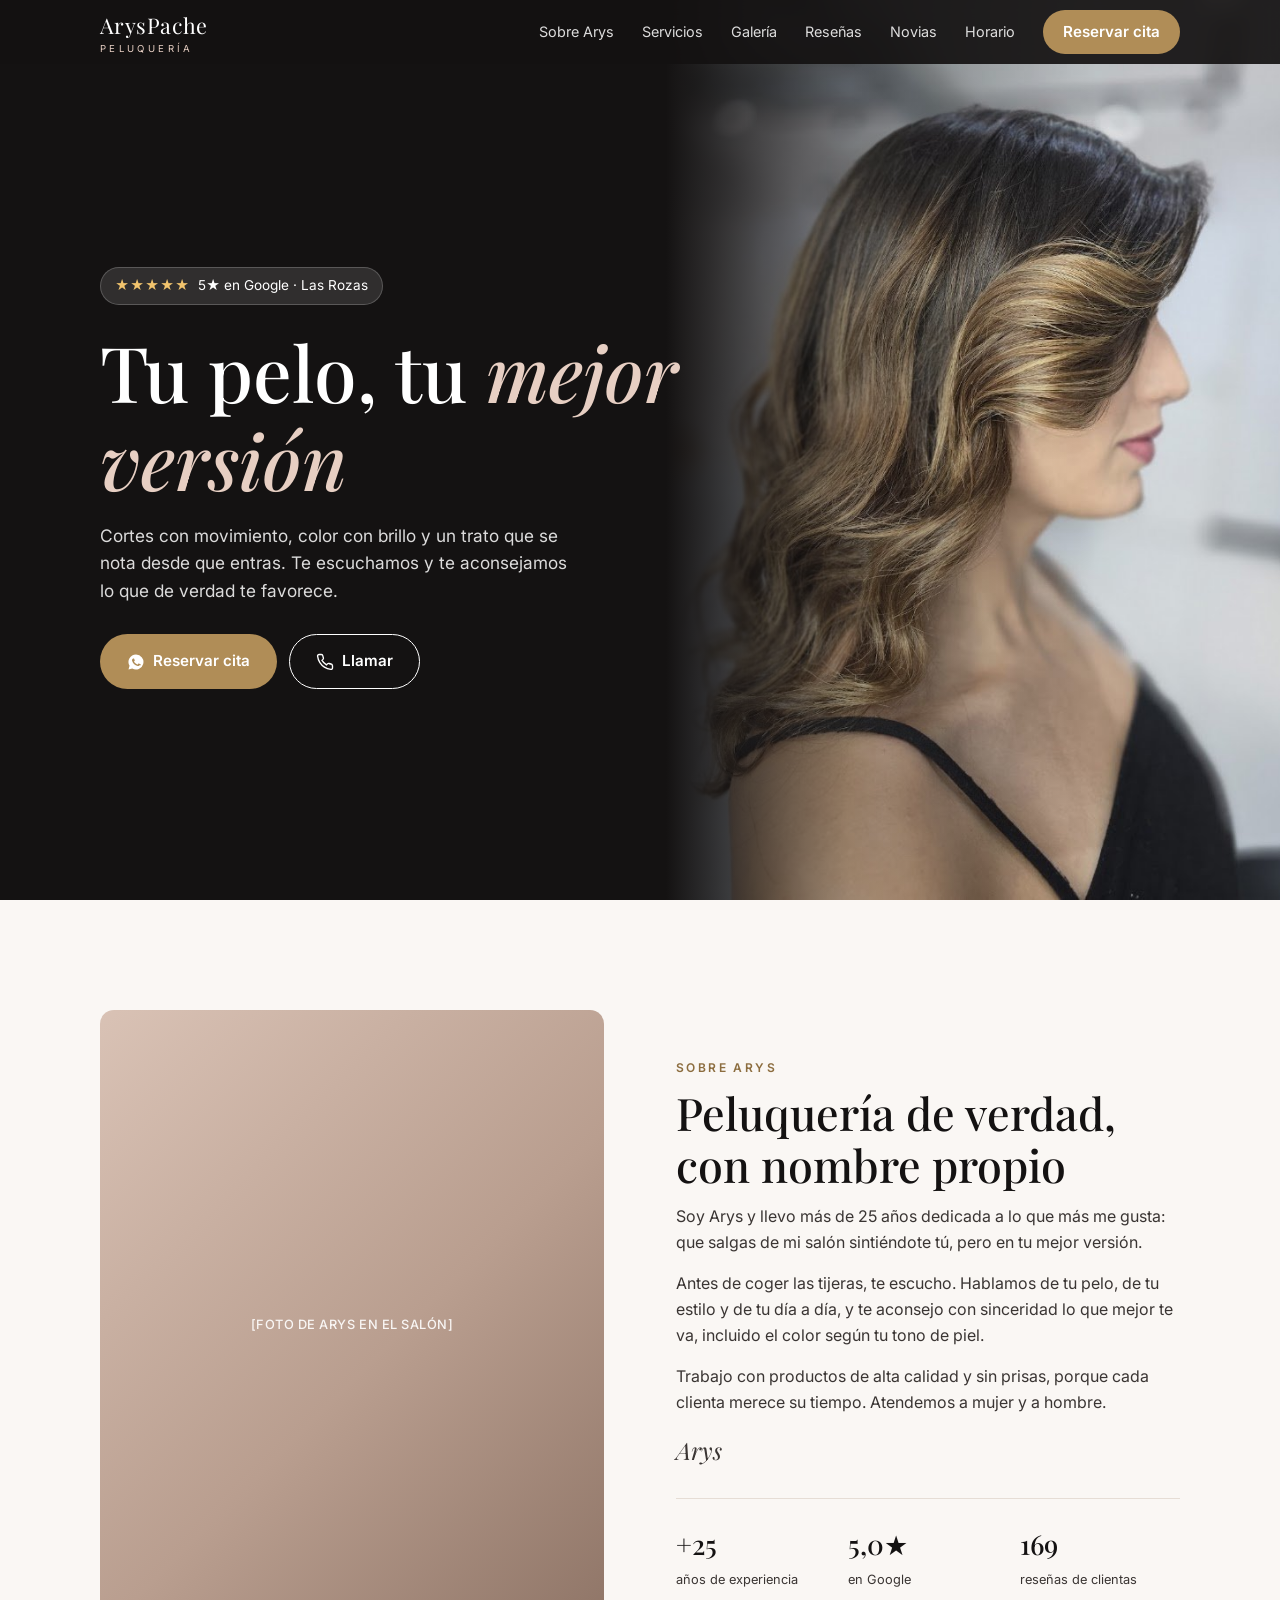
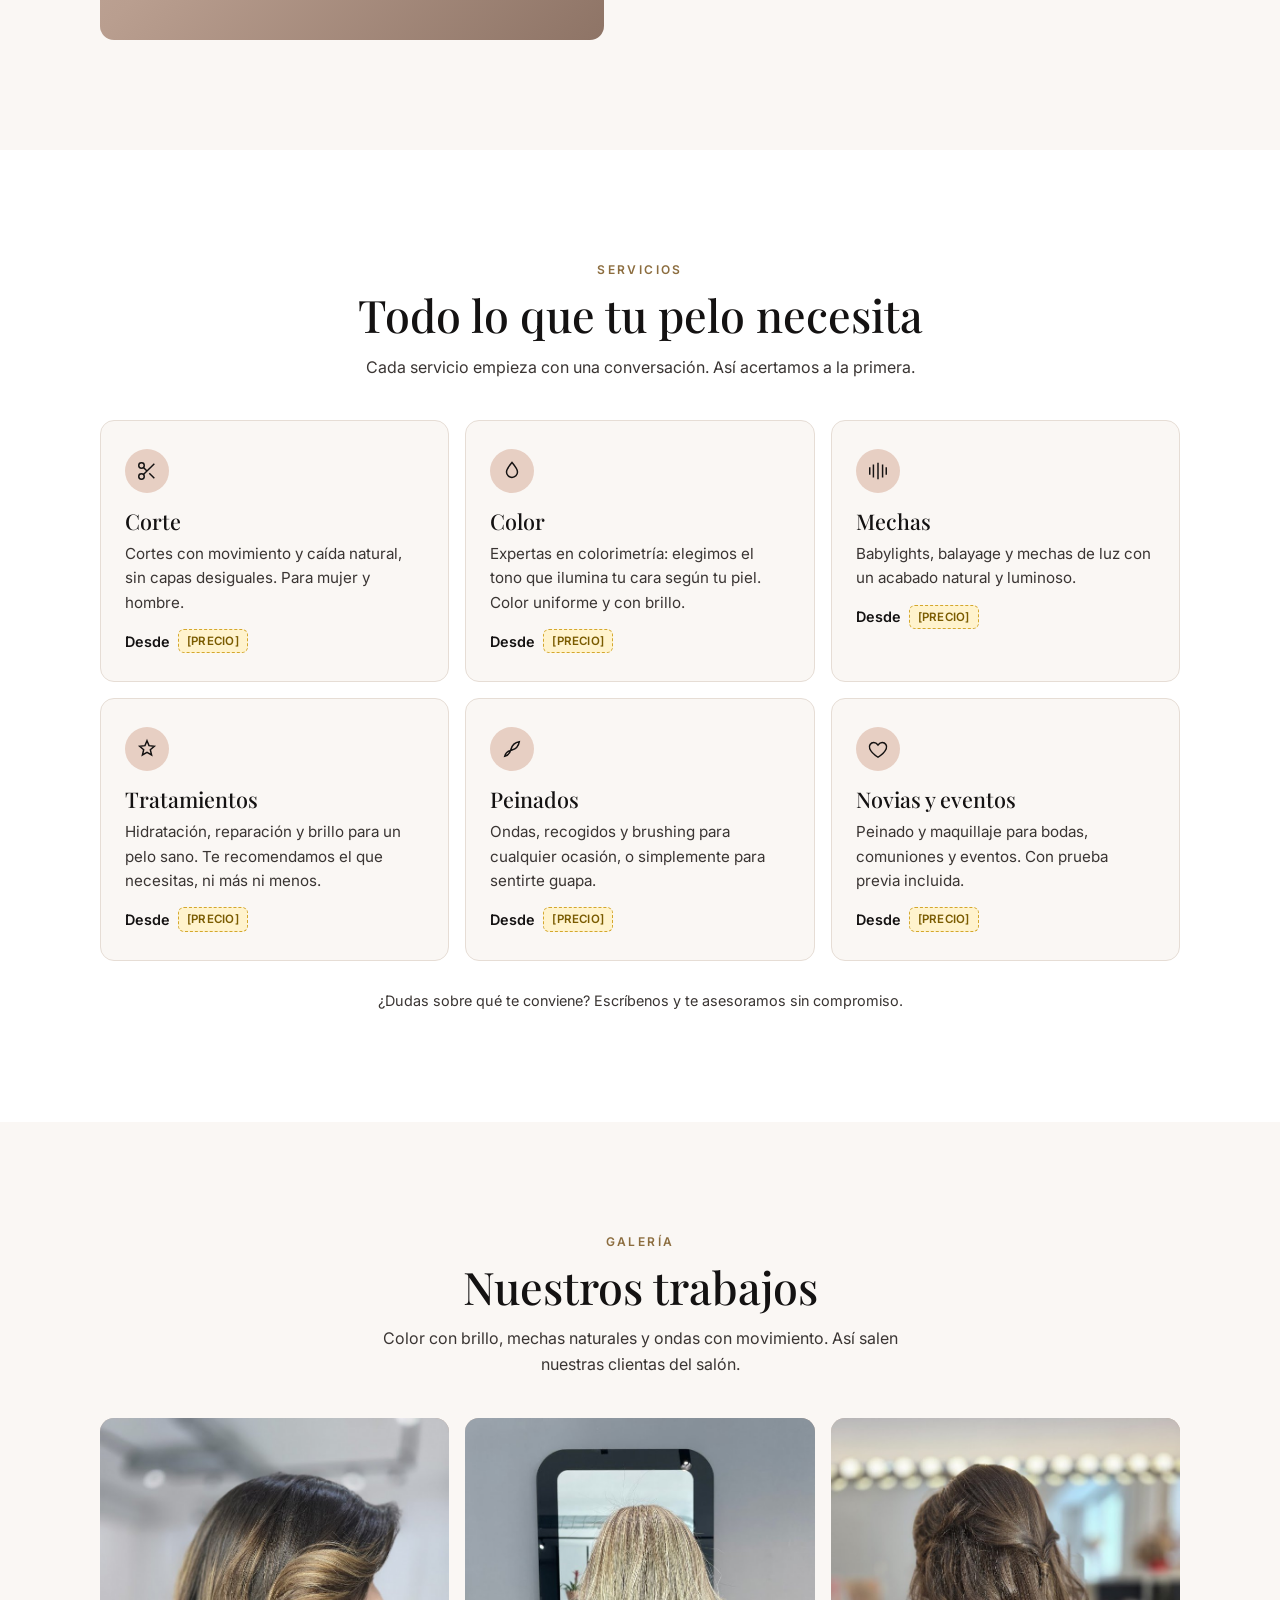
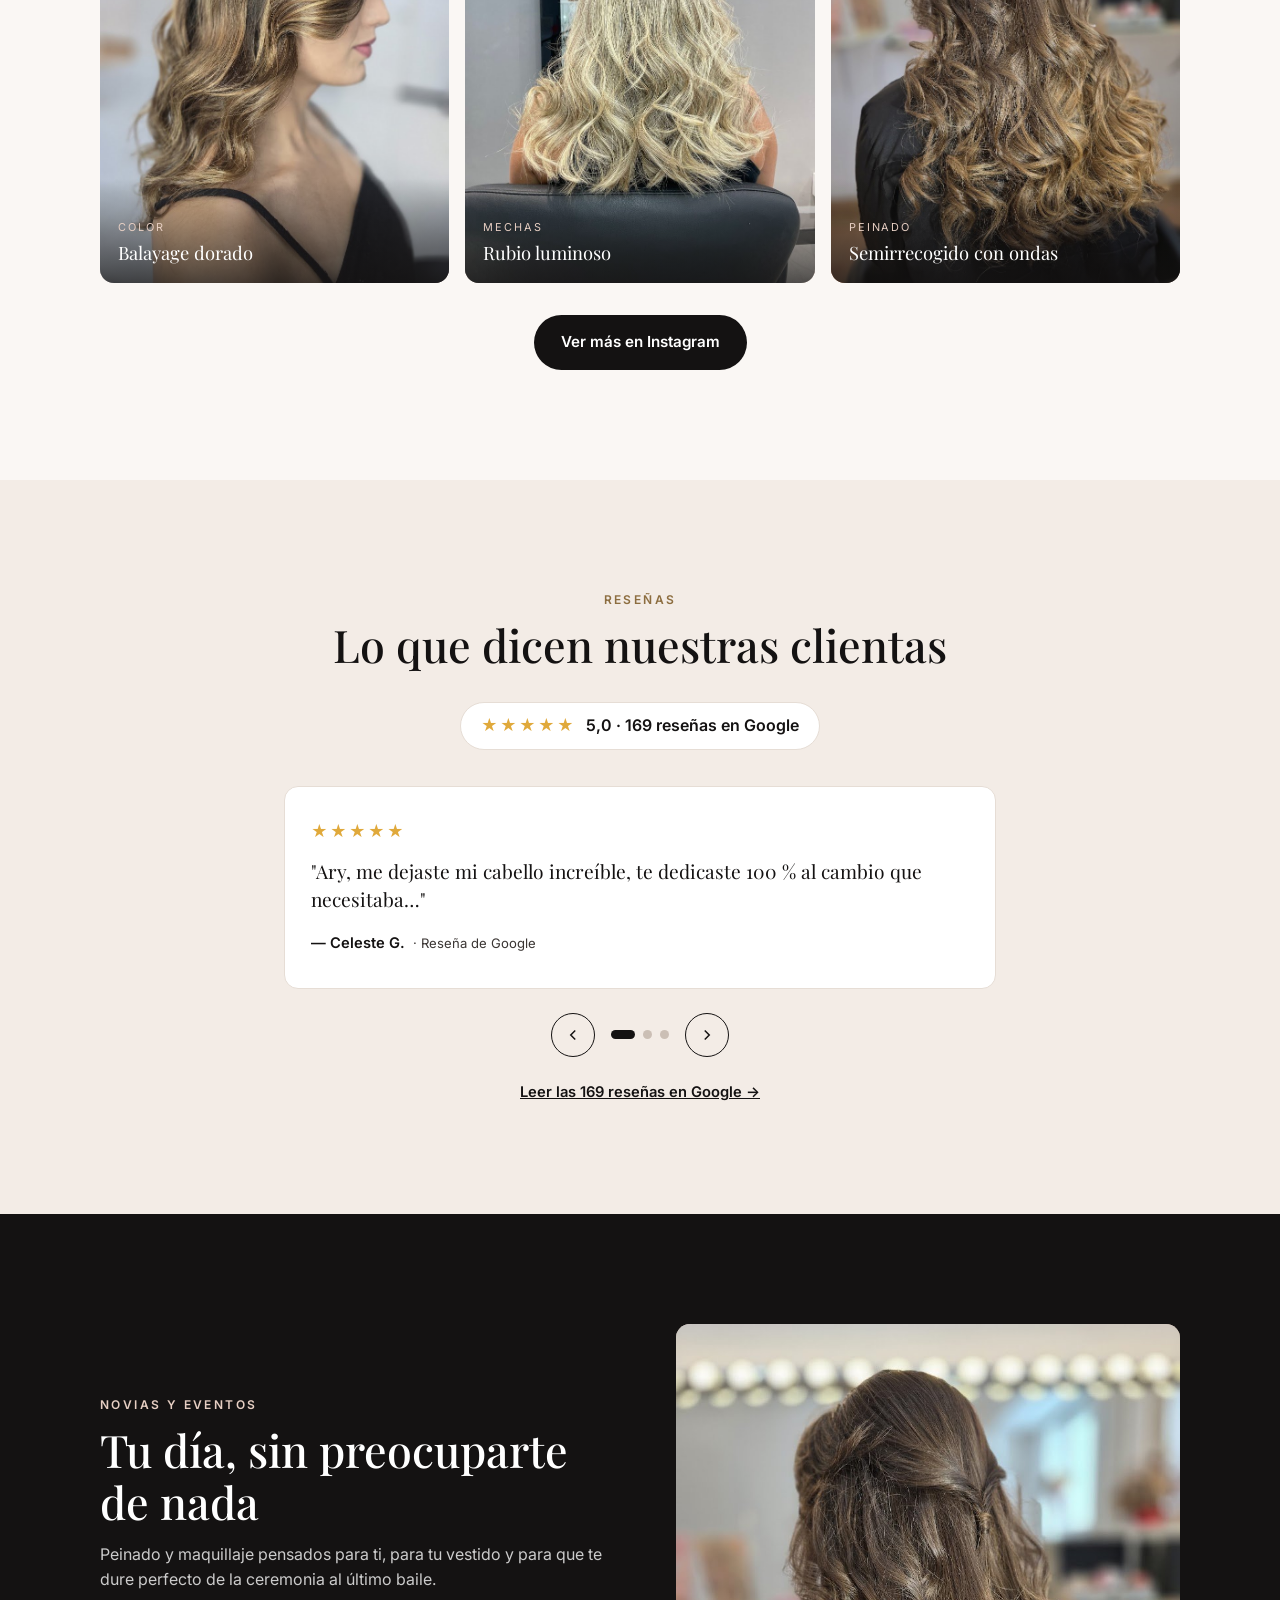
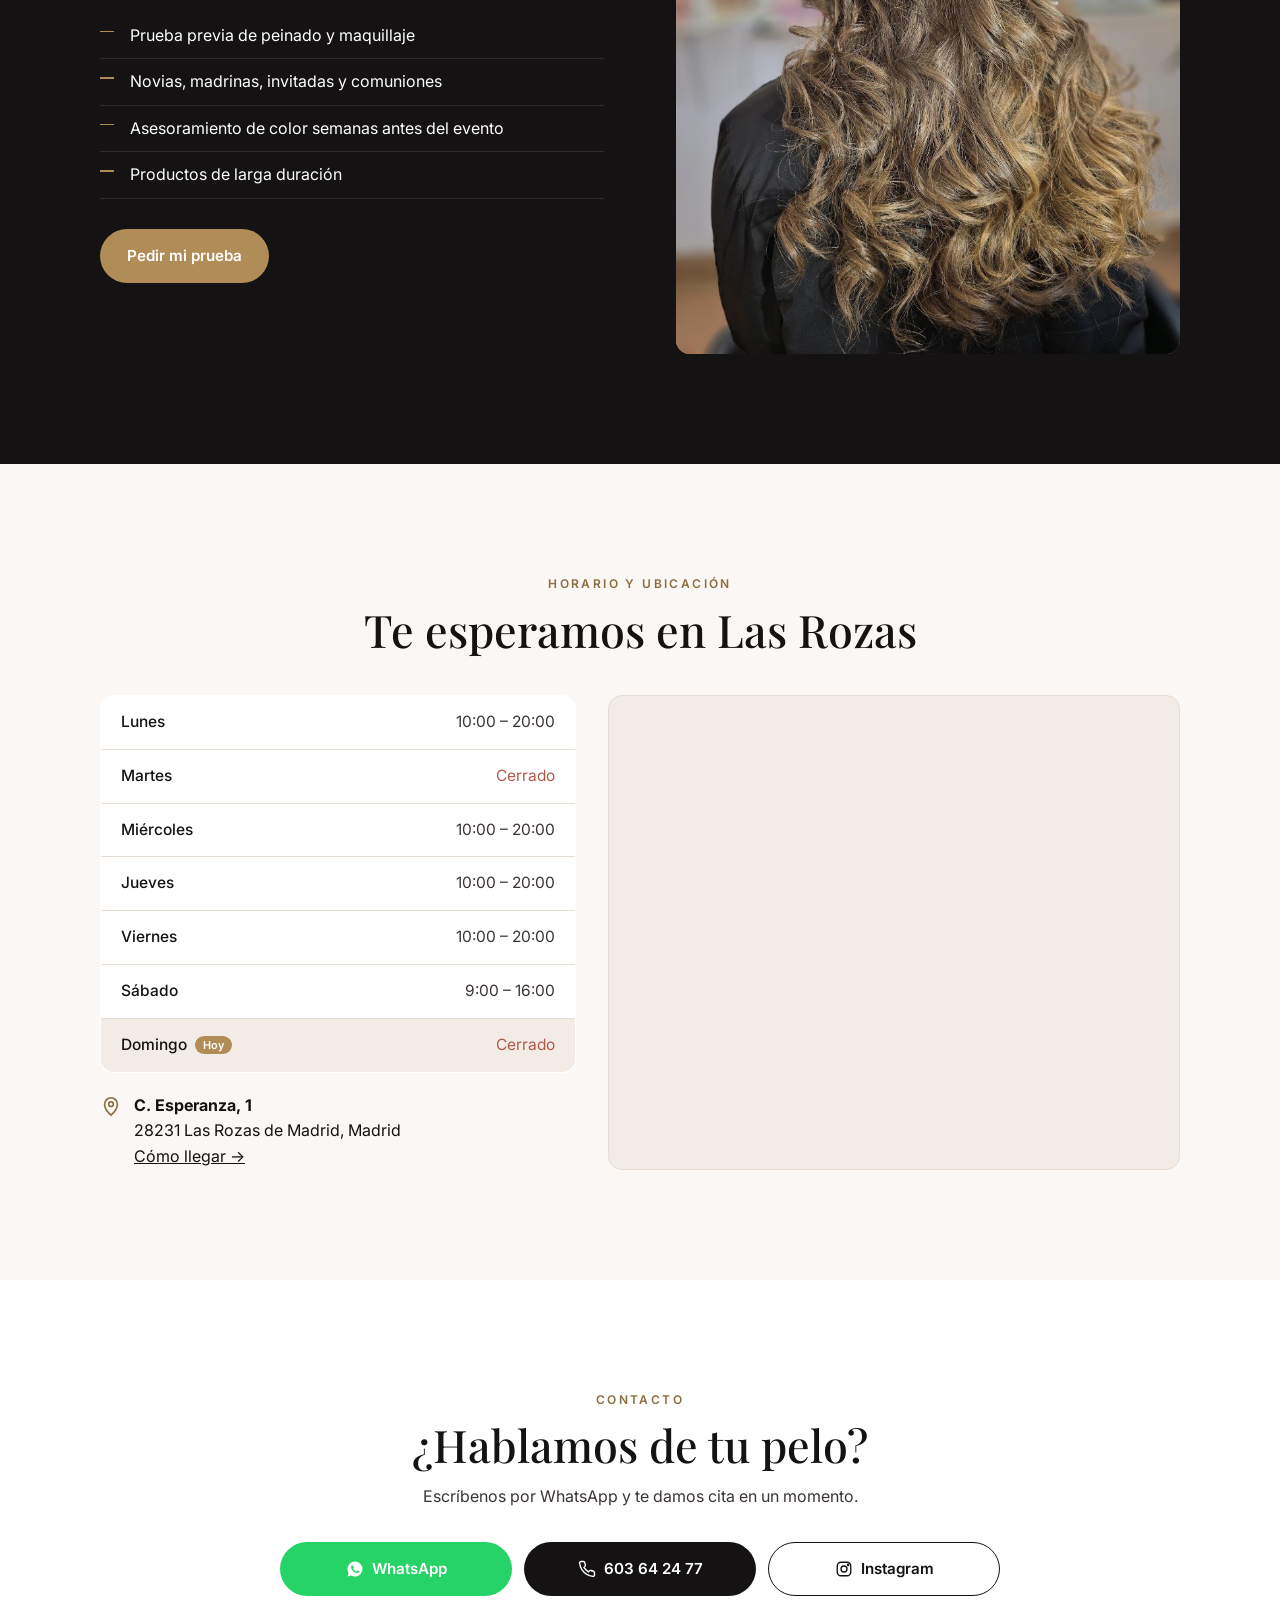
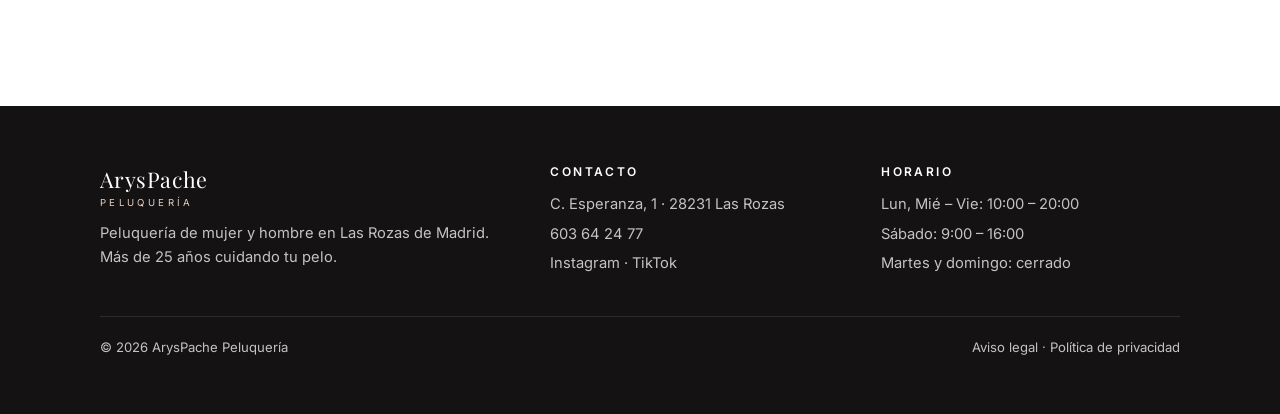
==== commit b0640902: "Add real salon photos to hero, gallery and bridal section Replace the before/after placeholder galle" ====
--- a/index.html
+++ b/index.html
@@ -10,7 +10,7 @@
 <meta property="og:description" content="Cortes, mechas, color y peinados de novia en Las Rozas. 5★ en Google.">
 <meta property="og:type" content="website">
 <meta property="og:locale" content="es_ES">
-<meta property="og:image" content="fotos/hero.jpg">
+<meta property="og:image" content="fotos/balayage.jpg">
 <link rel="preconnect" href="https://fonts.googleapis.com">
 <link rel="preconnect" href="https://fonts.gstatic.com" crossorigin>
 <link href="https://fonts.googleapis.com/css2?family=Inter:wght@400;500;600&family=Playfair+Display:ital,wght@0,500;0,600;1,500&display=swap" rel="stylesheet">
@@ -20,7 +20,7 @@
   "@context": "https://schema.org",
   "@type": "HairSalon",
   "name": "ArysPache Peluquería",
-  "image": "fotos/hero.jpg",
+  "image": "fotos/balayage.jpg",
   "telephone": "+34603642477",
   "priceRange": "€€",
   "address": {
@@ -104,6 +104,7 @@
 /* Hero */
 .hero{position:relative;min-height:100svh;display:flex;align-items:flex-end;color:var(--white);padding:120px 0 64px;background:var(--ink)}
 .hero .media{position:absolute;inset:0;overflow:hidden}
+.hero .media img{object-position:60% 30%}
 .hero .media::after{content:"";position:absolute;inset:0;background:linear-gradient(180deg,rgba(20,18,18,.35) 0%,rgba(20,18,18,.55) 55%,rgba(20,18,18,.92) 100%)}
 .hero-content{position:relative;max-width:640px}
 .badge{display:inline-flex;align-items:center;gap:8px;background:rgba(255,255,255,.12);border:1px solid rgba(255,255,255,.2);padding:7px 14px;border-radius:999px;font-size:.85rem;margin-bottom:22px}
@@ -142,10 +143,12 @@
 
 /* Gallery */
 .gallery-grid{display:grid;gap:16px;margin-top:40px}
-.pair{display:grid;grid-template-columns:1fr 1fr;gap:4px;border-radius:var(--radius);overflow:hidden}
-.pair .ph{aspect-ratio:3/4}
-.pair .tag{position:absolute;top:10px;left:10px;z-index:2;background:rgba(20,18,18,.75);color:var(--white);font-size:.68rem;letter-spacing:.12em;text-transform:uppercase;padding:4px 10px;border-radius:999px}
-.pair .ph.after .tag{background:var(--gold)}
+.work{position:relative;border-radius:var(--radius);overflow:hidden}
+.work .ph{aspect-ratio:3/4}
+.work img{transition:transform .6s ease}
+.work:hover img{transform:scale(1.04)}
+.work figcaption{position:absolute;left:0;right:0;bottom:0;padding:40px 18px 16px;background:linear-gradient(180deg,rgba(20,18,18,0),rgba(20,18,18,.75));color:var(--white);font-family:var(--serif);font-size:1.15rem}
+.work figcaption span{display:block;font-family:var(--sans);font-size:.68rem;letter-spacing:.18em;text-transform:uppercase;color:var(--nude);margin-bottom:2px}
 .gallery-cta{margin-top:32px}
 
 /* Reviews */
@@ -240,6 +243,8 @@
   .nav-cta{margin:0}
   .nav-cta .btn{padding:10px 20px;opacity:1}
   .hero{align-items:center}
+  .hero .media{left:auto;width:48%}
+  .hero .media::after{background:linear-gradient(90deg,var(--ink) 0%,rgba(20,18,18,.35) 30%,rgba(20,18,18,0) 70%)}
   .about-grid,.bridal-grid{grid-template-columns:1fr 1fr;gap:72px}
   .cards{grid-template-columns:repeat(3,1fr)}
   .gallery-grid{grid-template-columns:repeat(3,1fr)}
@@ -274,7 +279,7 @@
   <!-- 1. HERO -->
   <section class="hero" id="inicio">
     <div class="media ph" data-label="">
-      <img src="fotos/hero.jpg" alt="Clienta con melena brillante y mechas recién hechas en ArysPache Peluquería, Las Rozas" fetchpriority="high">
+      <img src="fotos/balayage.jpg" alt="Clienta con melena ondulada y balayage dorado hecho en ArysPache Peluquería, Las Rozas" fetchpriority="high">
     </div>
     <div class="wrap">
       <div class="hero-content">
@@ -372,22 +377,22 @@
     <div class="wrap">
       <div class="center reveal">
         <span class="eyebrow">Galería</span>
-        <h2>Antes y después</h2>
-        <p class="lead">Algunos de los cambios de nuestras clientas. <span class="placeholder-tag">[SUSTITUIR POR FOTOS REALES DE INSTAGRAM]</span></p>
+        <h2>Nuestros trabajos</h2>
+        <p class="lead">Color con brillo, mechas naturales y ondas con movimiento. Así salen nuestras clientas del salón.</p>
       </div>
       <div class="gallery-grid">
-        <div class="pair reveal">
-          <div class="ph" data-label="[FOTO ANTES 1]"><span class="tag">Antes</span><img src="fotos/antes-1.jpg" alt="Melena castaña sin brillo antes del cambio de color" loading="lazy"></div>
-          <div class="ph after" data-label="[FOTO DESPUÉS 1]"><span class="tag">Después</span><img src="fotos/despues-1.jpg" alt="Melena con mechas balayage luminosas después del servicio en ArysPache" loading="lazy"></div>
-        </div>
-        <div class="pair reveal">
-          <div class="ph" data-label="[FOTO ANTES 2]"><span class="tag">Antes</span><img src="fotos/antes-2.jpg" alt="Pelo largo con puntas abiertas antes del corte" loading="lazy"></div>
-          <div class="ph after" data-label="[FOTO DESPUÉS 2]"><span class="tag">Después</span><img src="fotos/despues-2.jpg" alt="Corte a media melena con movimiento después del servicio" loading="lazy"></div>
-        </div>
-        <div class="pair reveal">
-          <div class="ph" data-label="[FOTO ANTES 3]"><span class="tag">Antes</span><img src="fotos/antes-3.jpg" alt="Raíces y canas visibles antes del tinte" loading="lazy"></div>
-          <div class="ph after" data-label="[FOTO DESPUÉS 3]"><span class="tag">Después</span><img src="fotos/despues-3.jpg" alt="Color uniforme y brillante después del tinte en ArysPache" loading="lazy"></div>
-        </div>
+        <figure class="work reveal">
+          <div class="ph"><img src="fotos/balayage.jpg" alt="Melena morena con balayage dorado y ondas al agua, vista de perfil" loading="lazy"></div>
+          <figcaption><span>Color</span>Balayage dorado</figcaption>
+        </figure>
+        <figure class="work reveal">
+          <div class="ph"><img src="fotos/rubio.jpg" alt="Melena larga rubia con mechas de luz y ondas suaves, vista de espaldas" loading="lazy"></div>
+          <figcaption><span>Mechas</span>Rubio luminoso</figcaption>
+        </figure>
+        <figure class="work reveal">
+          <div class="ph"><img src="fotos/semirrecogido.jpg" alt="Semirrecogido con ondas marcadas sobre melena castaña con reflejos" loading="lazy"></div>
+          <figcaption><span>Peinado</span>Semirrecogido con ondas</figcaption>
+        </figure>
       </div>
       <div class="center gallery-cta reveal">
         <a class="btn btn-dark" href="https://www.instagram.com/aryspache.peluqueria/" target="_blank" rel="noopener">Ver más en Instagram</a>
@@ -454,8 +459,8 @@
         </ul>
         <a class="btn btn-gold wa-link" data-msg="Hola Arys, me gustaría pedir información y una prueba para un evento" href="#">Pedir mi prueba</a>
       </div>
-      <div class="bridal-photo ph reveal" data-label="[FOTO DE NOVIA PEINADA POR ARYS]">
-        <img src="fotos/novia.jpg" alt="Novia con recogido romántico y maquillaje natural realizado por ArysPache Peluquería" loading="lazy">
+      <div class="bridal-photo ph reveal" data-label="">
+        <img src="fotos/semirrecogido.jpg" alt="Semirrecogido romántico con ondas para invitada, hecho en ArysPache Peluquería" loading="lazy">
       </div>
     </div>
   </section>
@@ -548,7 +553,7 @@
     </div>
     <div class="foot-bottom">
       <span>© <span id="year">2026</span> ArysPache Peluquería</span>
-      <span><a href="#" title="[ENLAZAR PÁGINA DE AVISO LEGAL]">Aviso legal</a> · <a href="#" title="[ENLAZAR POLÍTICA DE PRIVACIDAD]">Política de privacidad</a></span>
+      <span><a href="aviso-legal.html">Aviso legal</a> · <a href="privacidad.html">Política de privacidad</a></span>
     </div>
   </div>
 </footer>
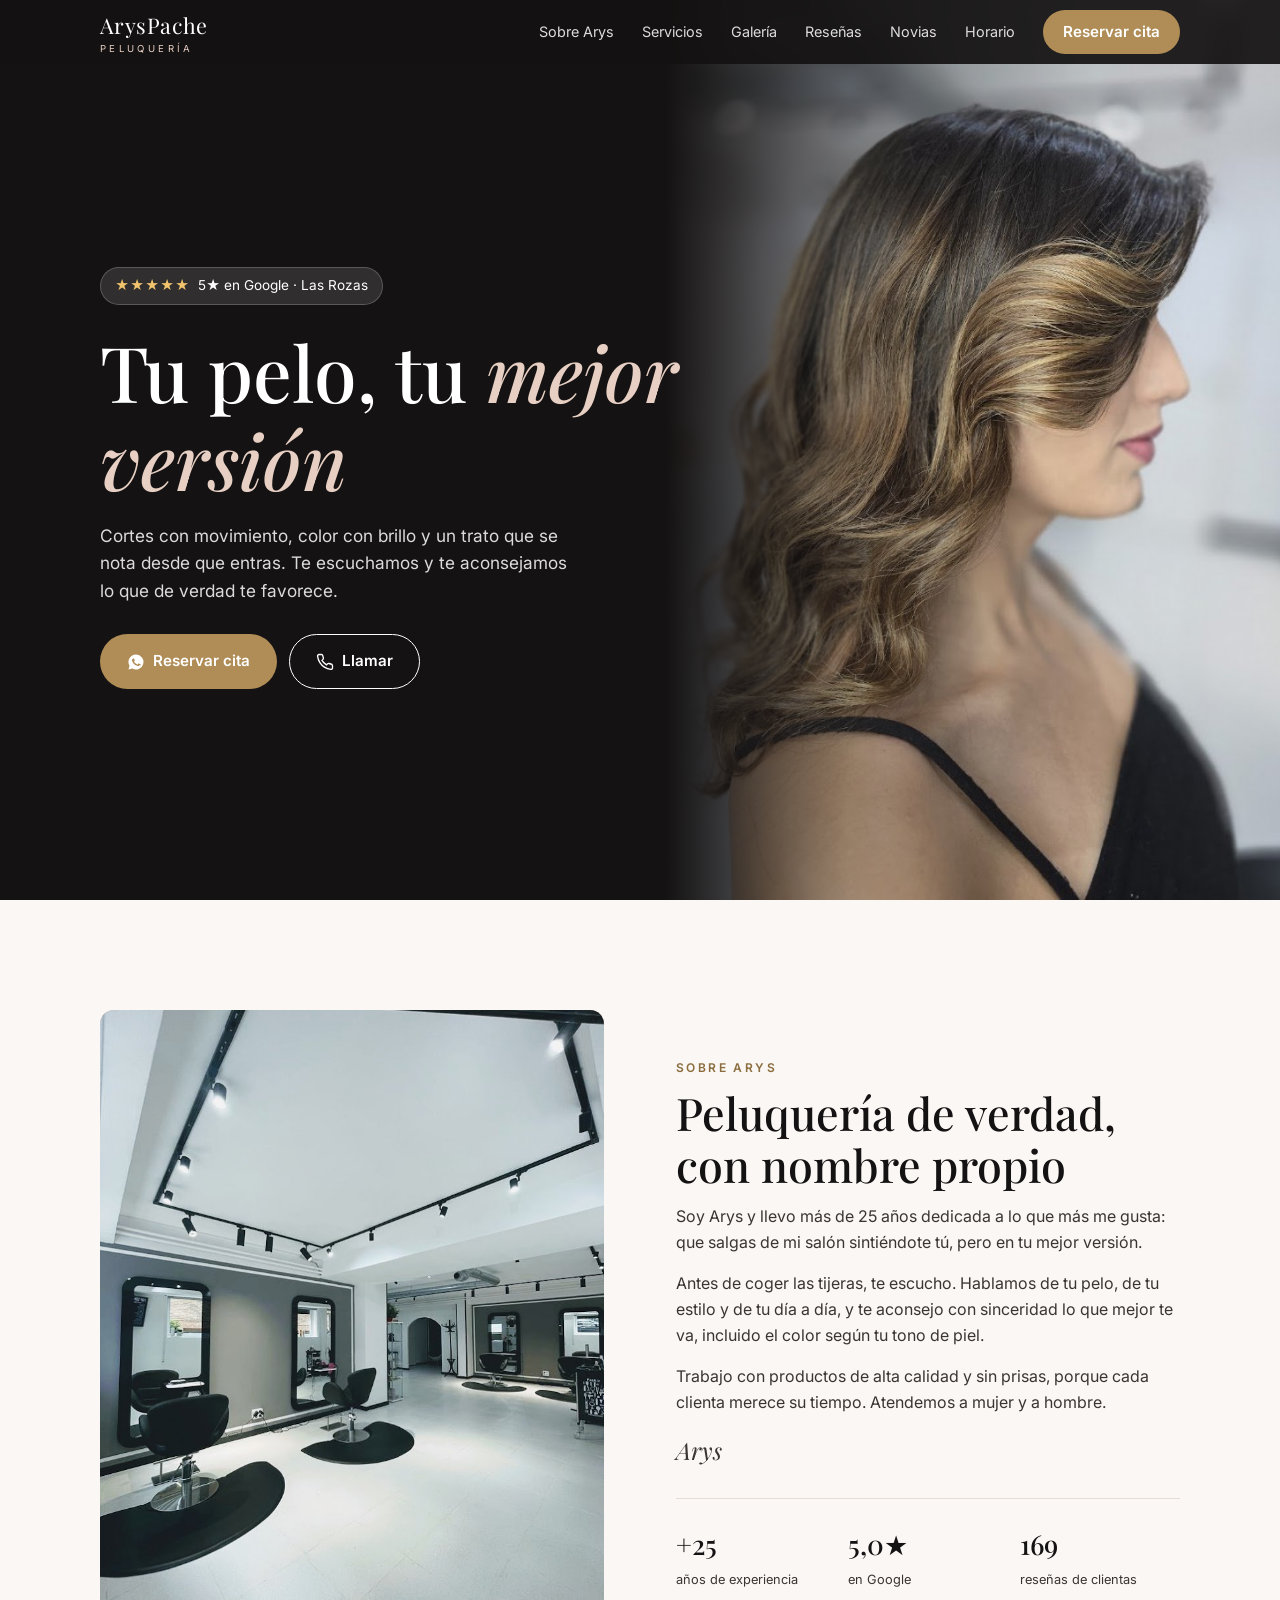
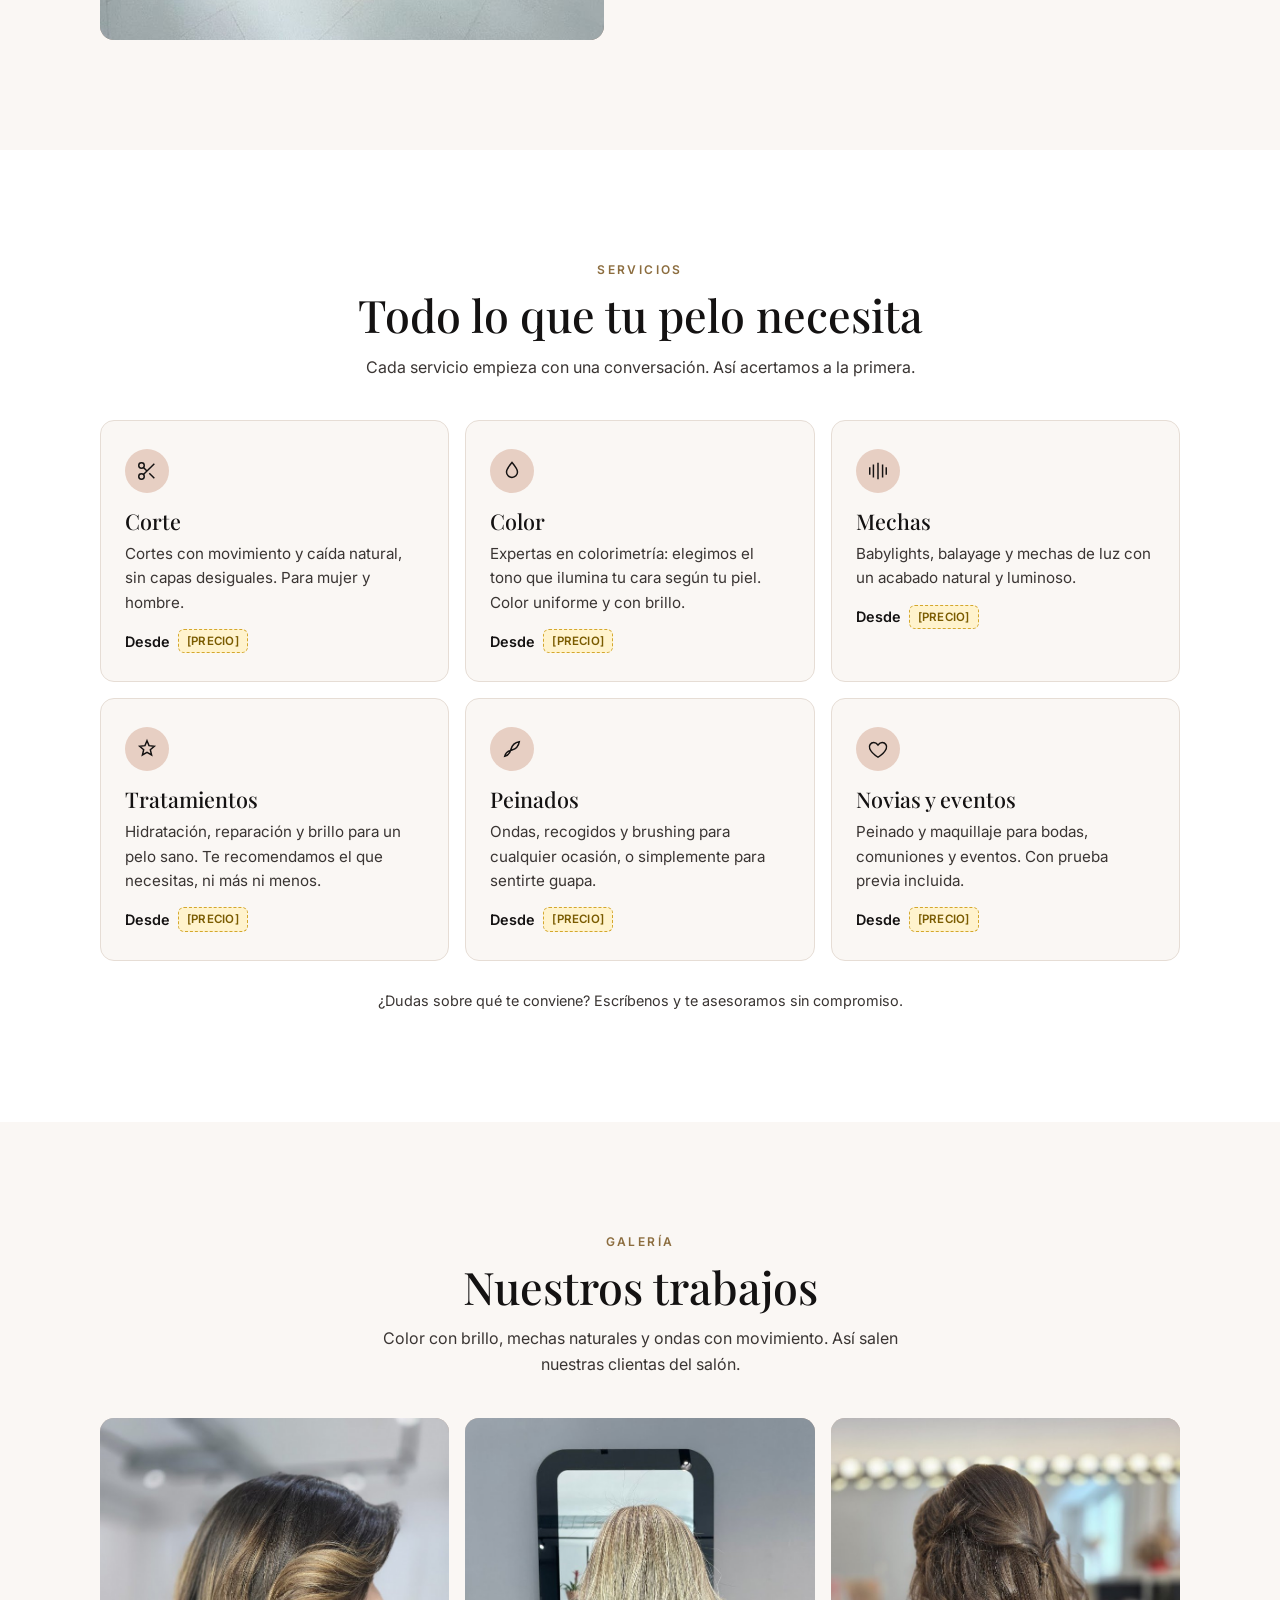
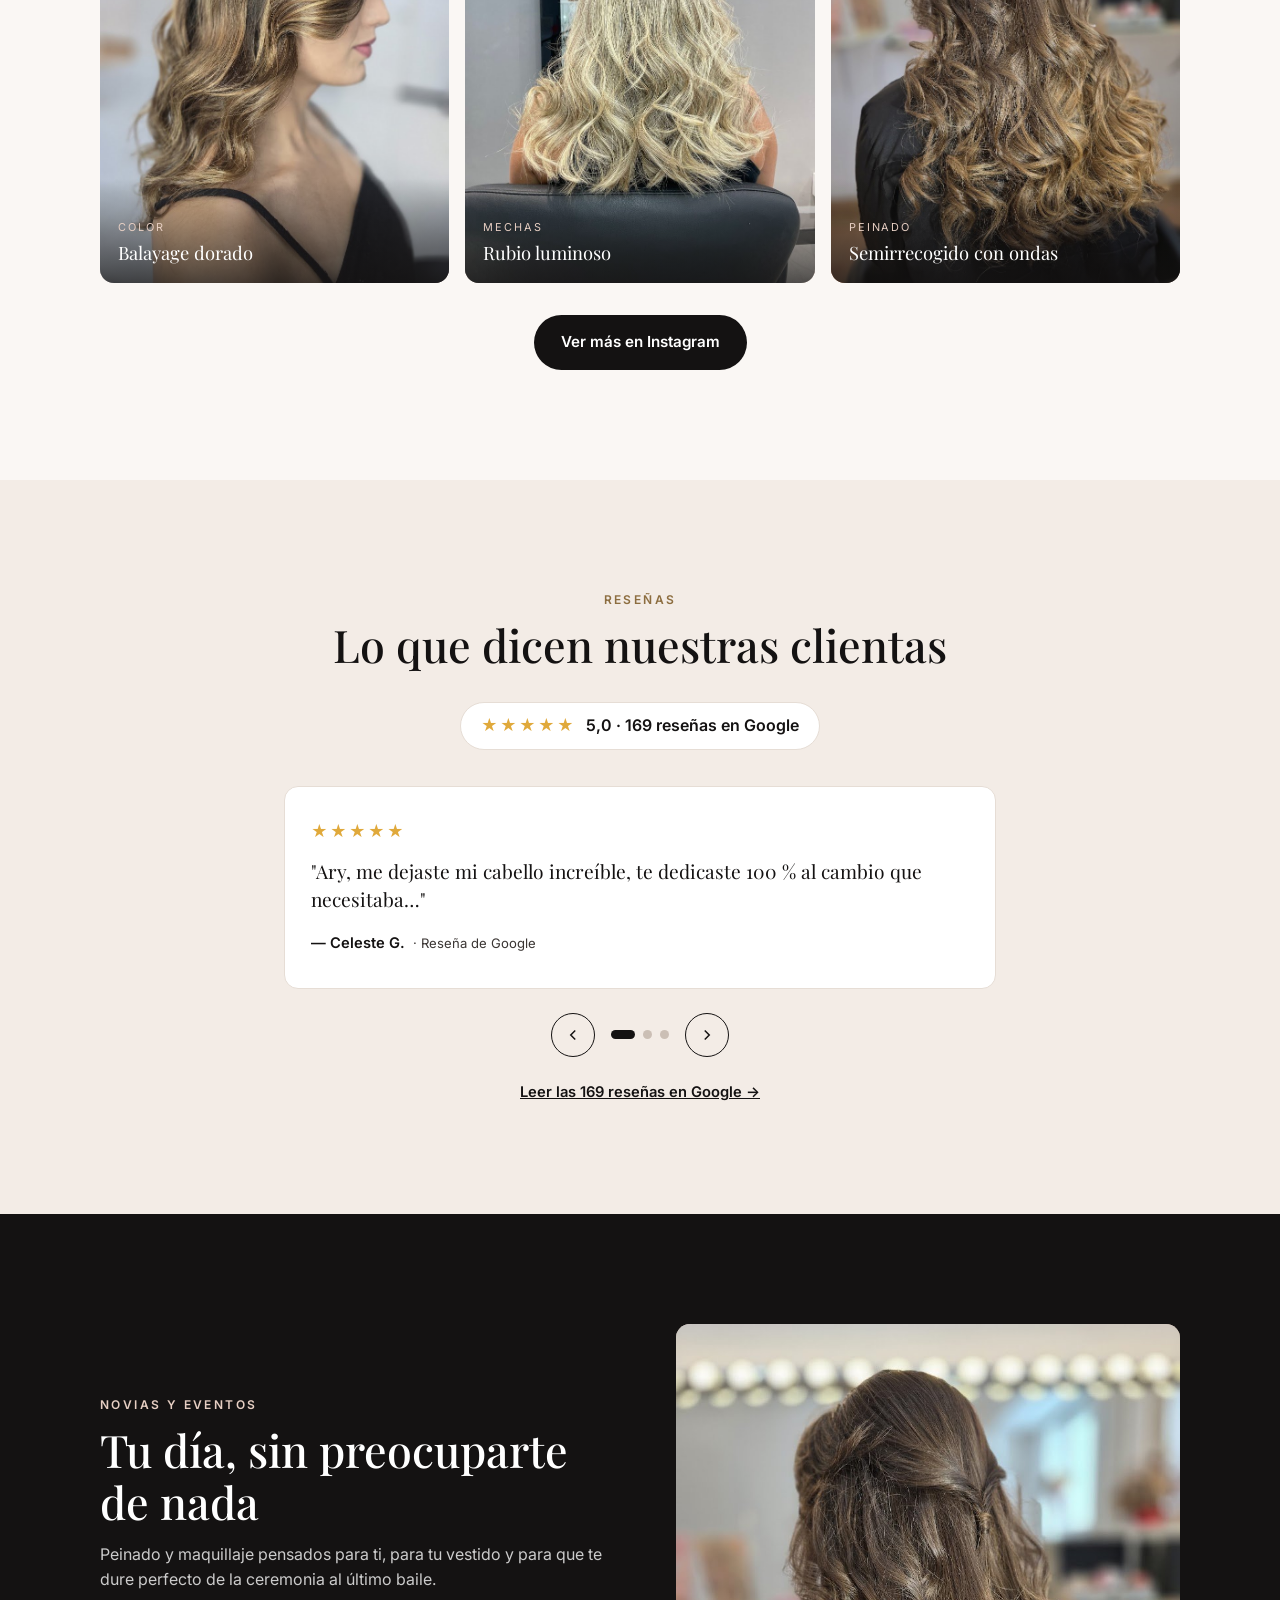
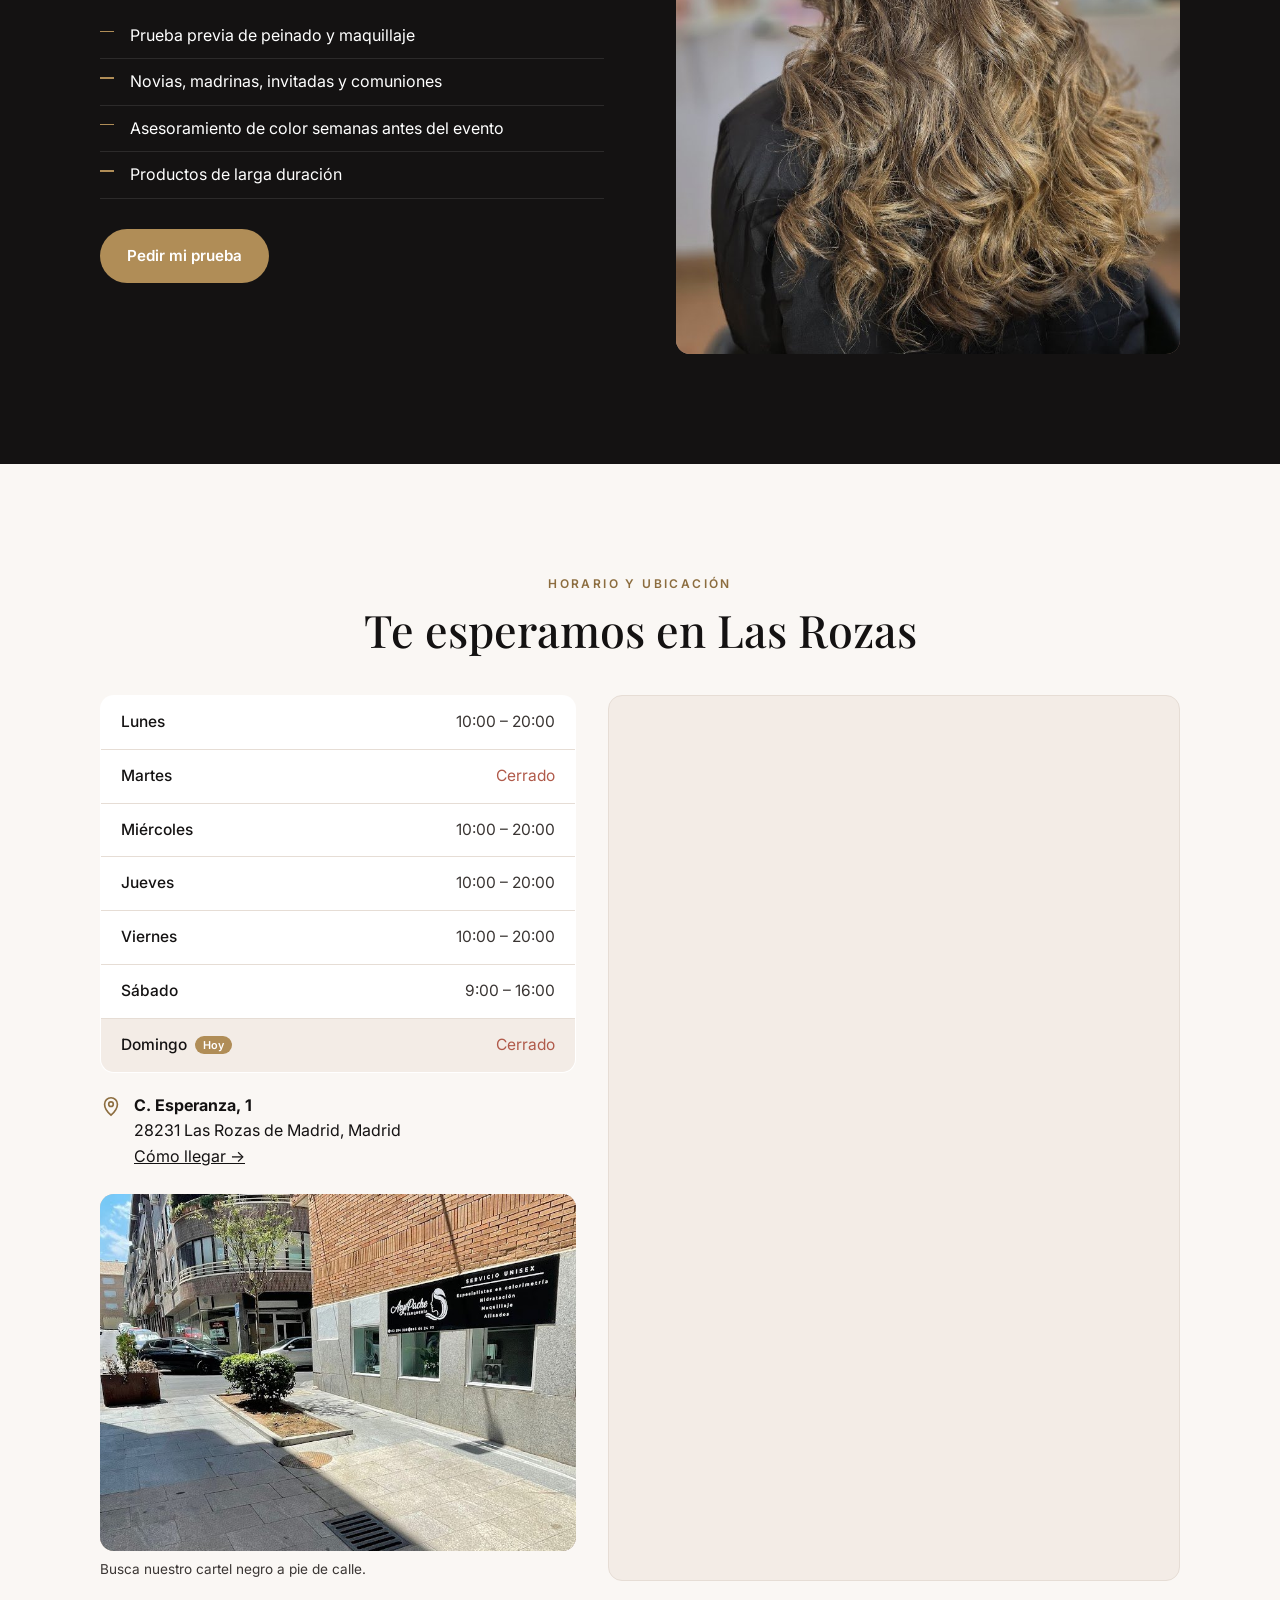
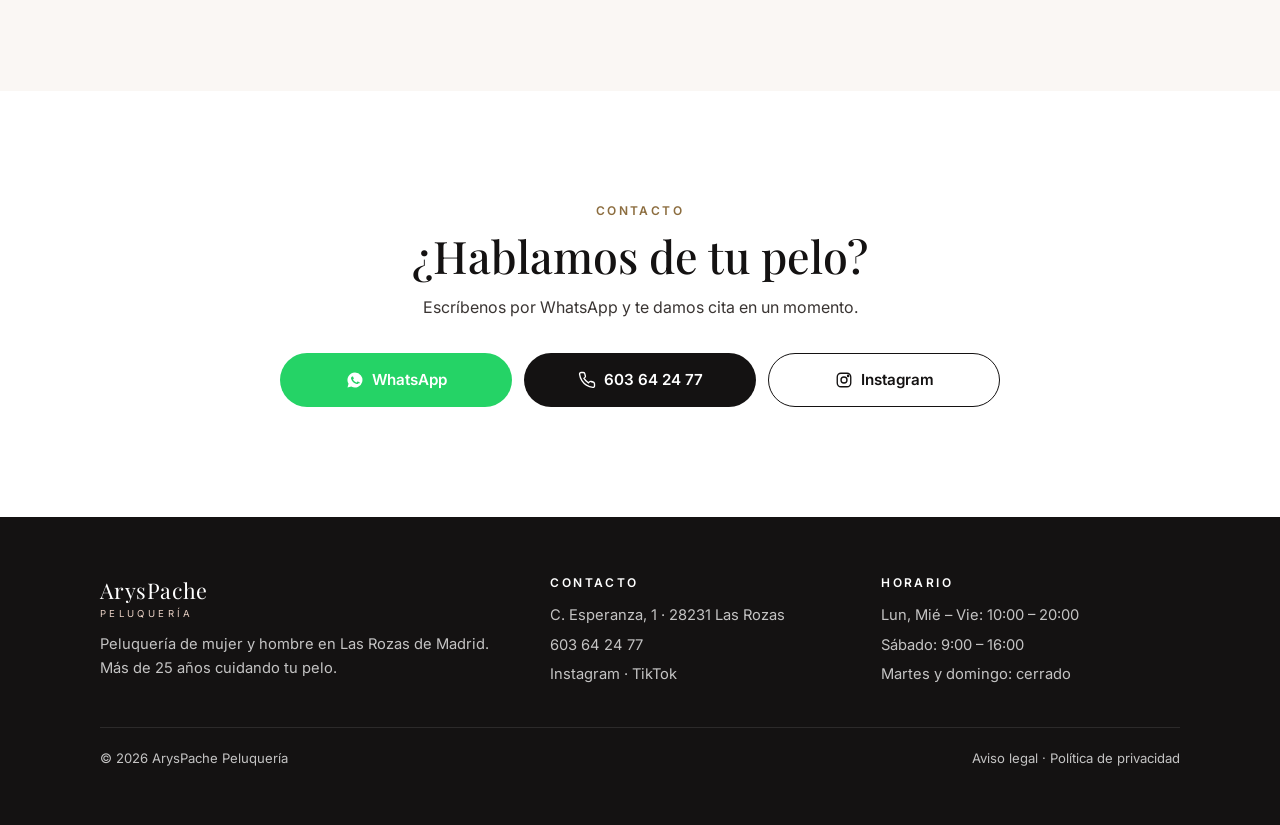
==== commit 85ebed10: "Add salon interior and facade photos Interior photo fills the 'Sobre Arys' image slot; the facade ph" ====
--- a/index.html
+++ b/index.html
@@ -193,6 +193,10 @@
 .hours tr.today th::after{content:"Hoy";margin-left:8px;font-size:.68rem;background:var(--gold);color:var(--white);padding:2px 8px;border-radius:999px;vertical-align:middle;font-weight:600}
 .address{margin-top:20px;display:flex;gap:12px;align-items:flex-start}
 .address svg{width:22px;height:22px;color:var(--gold-dark);flex-shrink:0;margin-top:2px}
+.facade{margin-top:24px}
+.facade .ph{aspect-ratio:4/3;border-radius:var(--radius)}
+.facade img{object-position:50% 30%}
+.facade figcaption{font-size:.85rem;color:var(--ink-soft);margin-top:8px}
 .map{border-radius:var(--radius);overflow:hidden;border:1px solid var(--line);min-height:320px;background:var(--cream)}
 .map iframe{width:100%;height:100%;min-height:320px;border:0;display:block}
 
@@ -303,8 +307,8 @@
   <!-- 2. SOBRE ARYS -->
   <section id="sobre">
     <div class="wrap about-grid">
-      <div class="about-photo ph reveal" data-label="[FOTO DE ARYS EN EL SALÓN]">
-        <img src="fotos/arys.jpg" alt="Arys, estilista y propietaria de ArysPache Peluquería, en su salón de Las Rozas" loading="lazy">
+      <div class="about-photo ph reveal" data-label="">
+        <img src="fotos/local.jpg" alt="Interior del salón ArysPache Peluquería en Las Rozas: tocadores con espejos negros, sillones y luz blanca" loading="lazy">
       </div>
       <div class="about-text reveal">
         <span class="eyebrow">Sobre Arys</span>
@@ -493,6 +497,10 @@
               <a href="https://www.google.com/maps/dir/?api=1&amp;destination=ArysPache+Peluquer%C3%ADa+Las+Rozas" target="_blank" rel="noopener">Cómo llegar →</a>
             </div>
           </div>
+          <figure class="facade">
+            <div class="ph"><img src="fotos/fachada.jpg" alt="Fachada de ArysPache Peluquería en C. Esperanza 1, con su cartel negro sobre los ventanales" loading="lazy"></div>
+            <figcaption>Busca nuestro cartel negro a pie de calle.</figcaption>
+          </figure>
         </div>
         <div class="map reveal">
           <iframe title="Mapa de ArysPache Peluquería en C. Esperanza 1, Las Rozas de Madrid" src="https://maps.google.com/maps?q=ArysPache%20Peluquer%C3%ADa%2C%20C.%20Esperanza%201%2C%2028231%20Las%20Rozas%20de%20Madrid&amp;z=16&amp;output=embed" loading="lazy" referrerpolicy="no-referrer-when-downgrade"></iframe>
